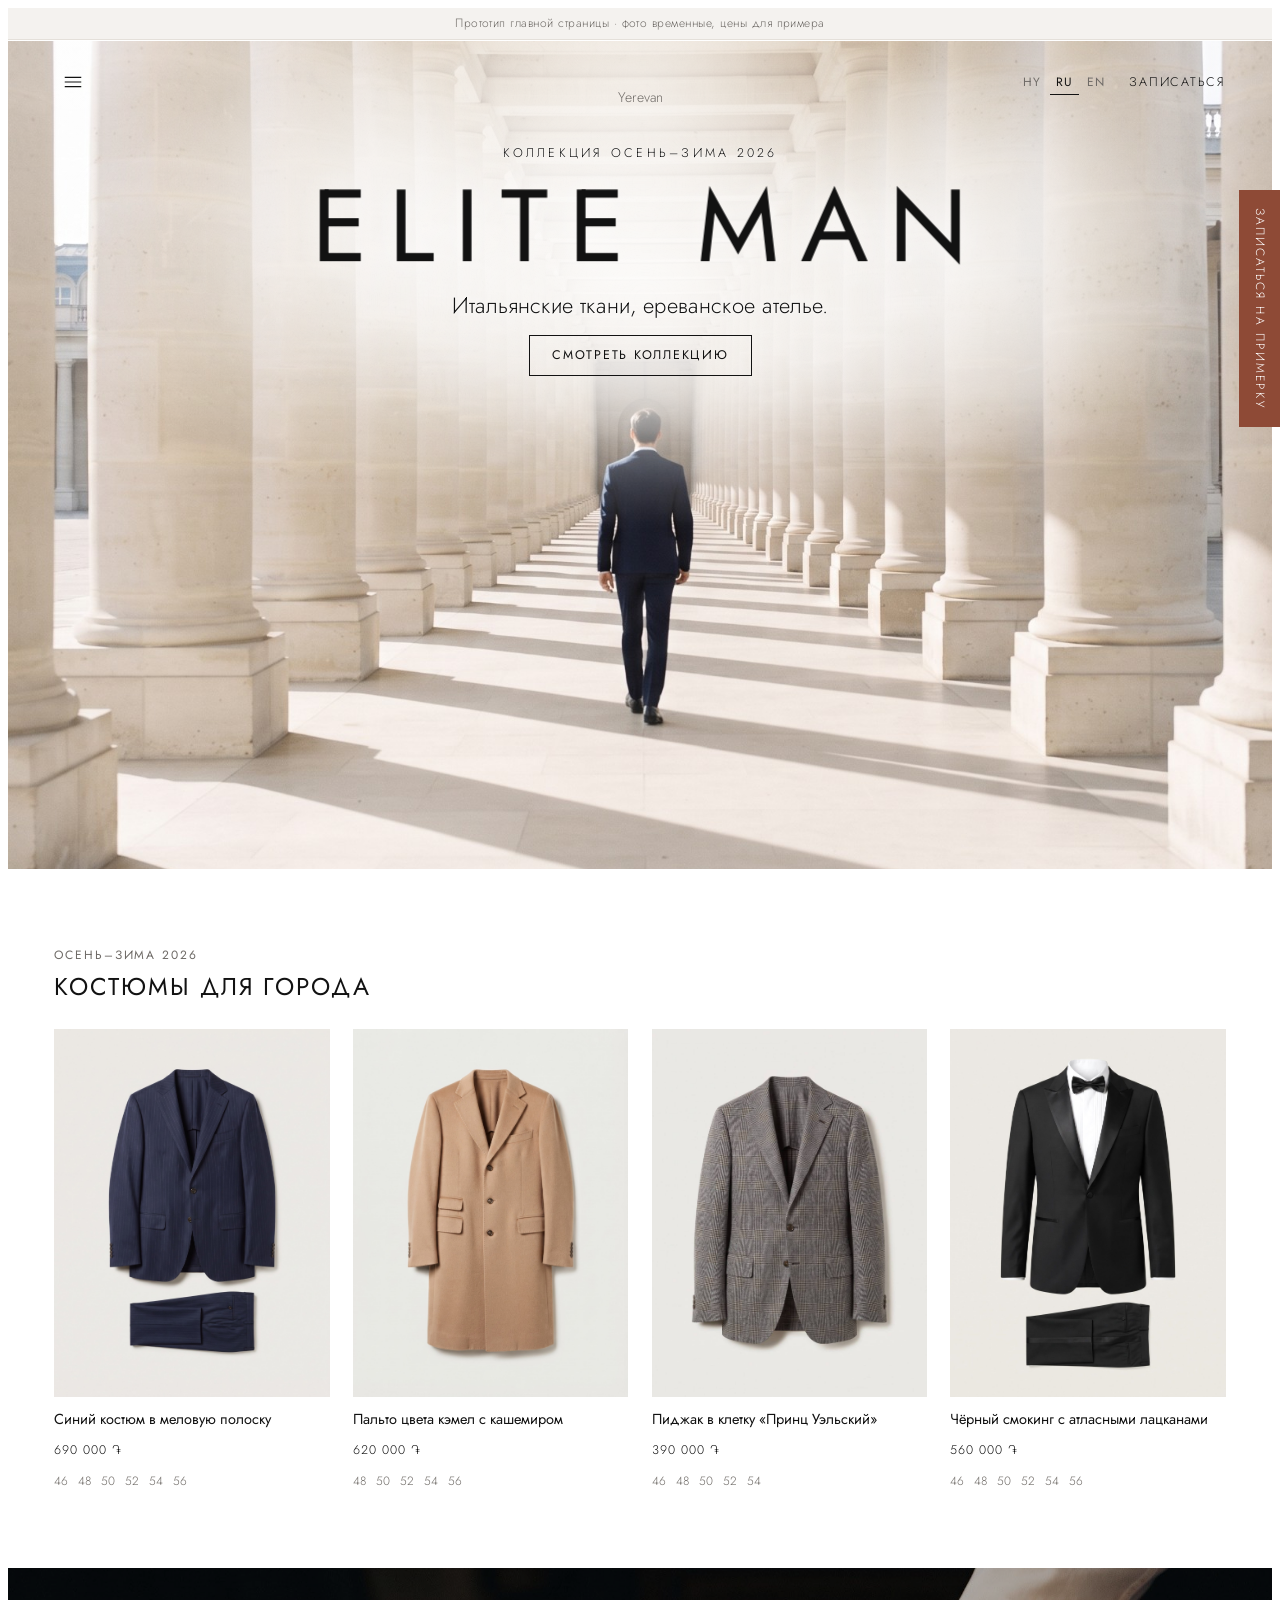
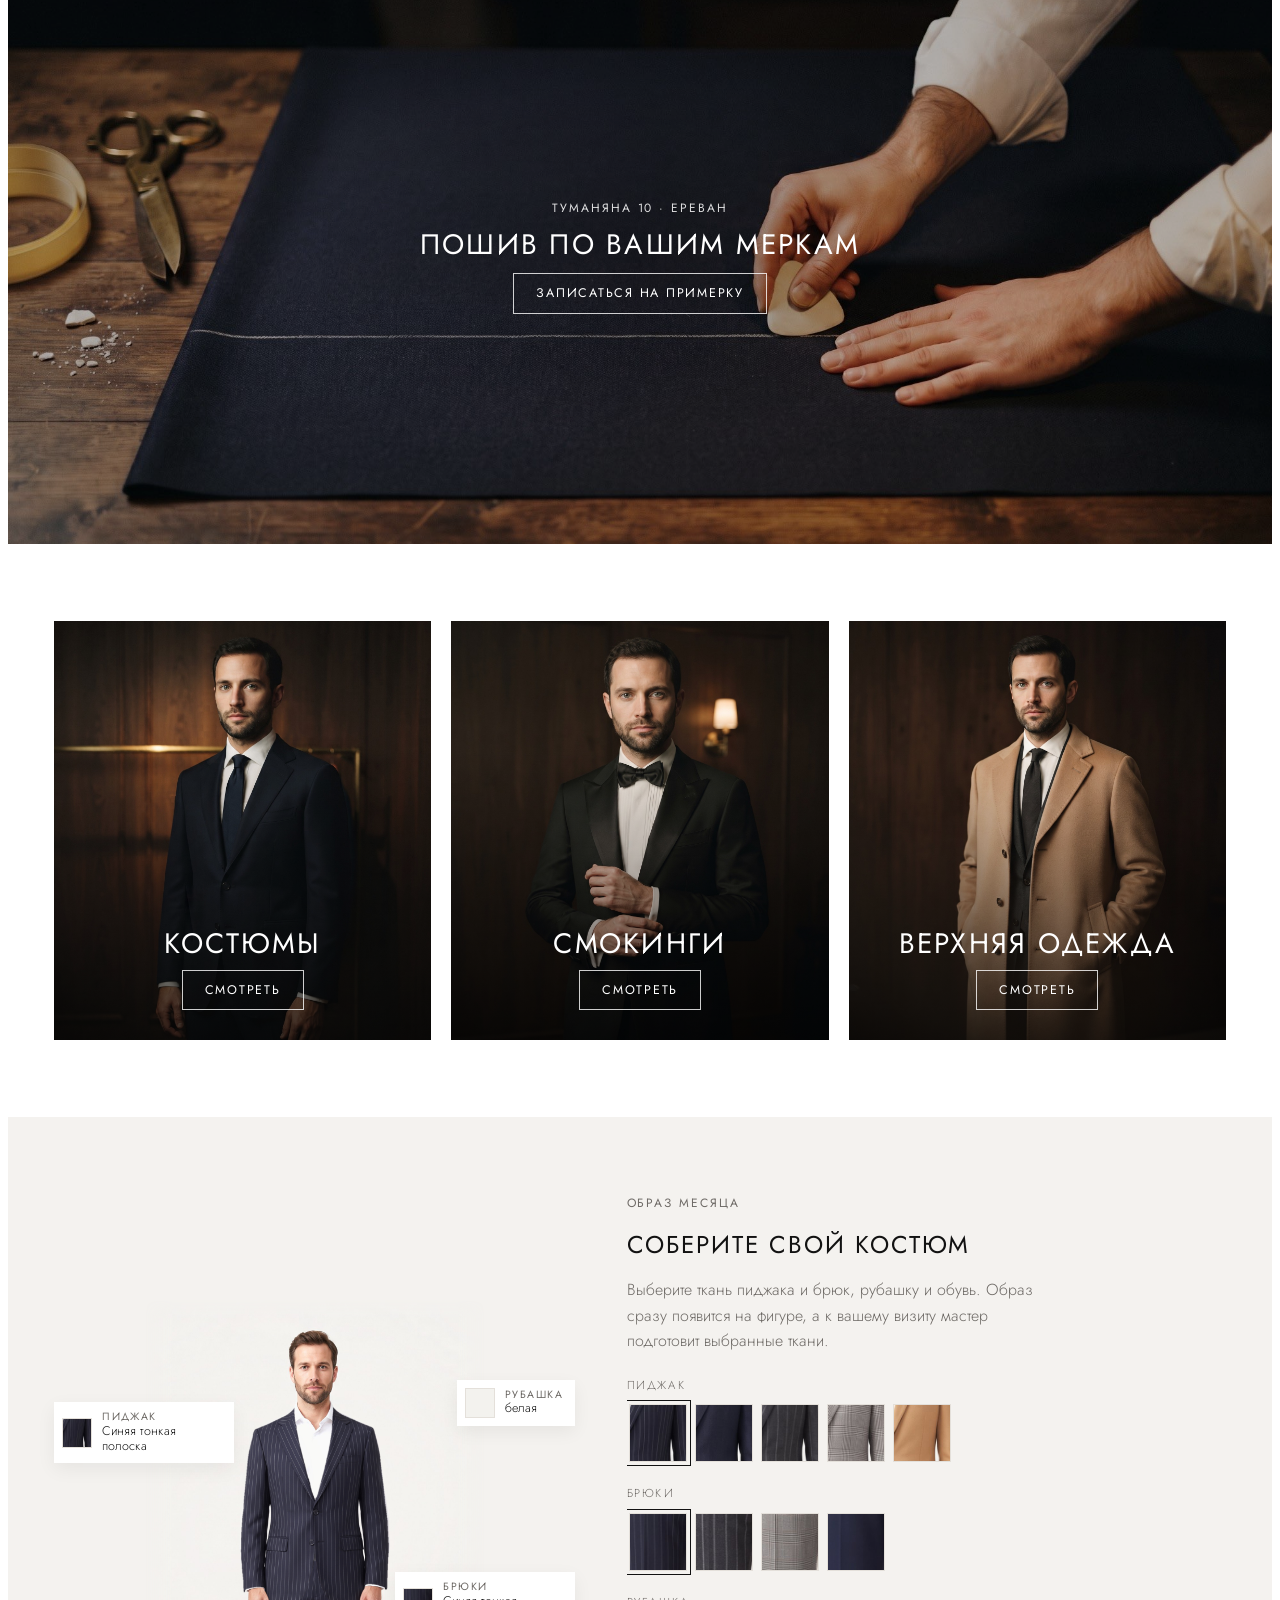
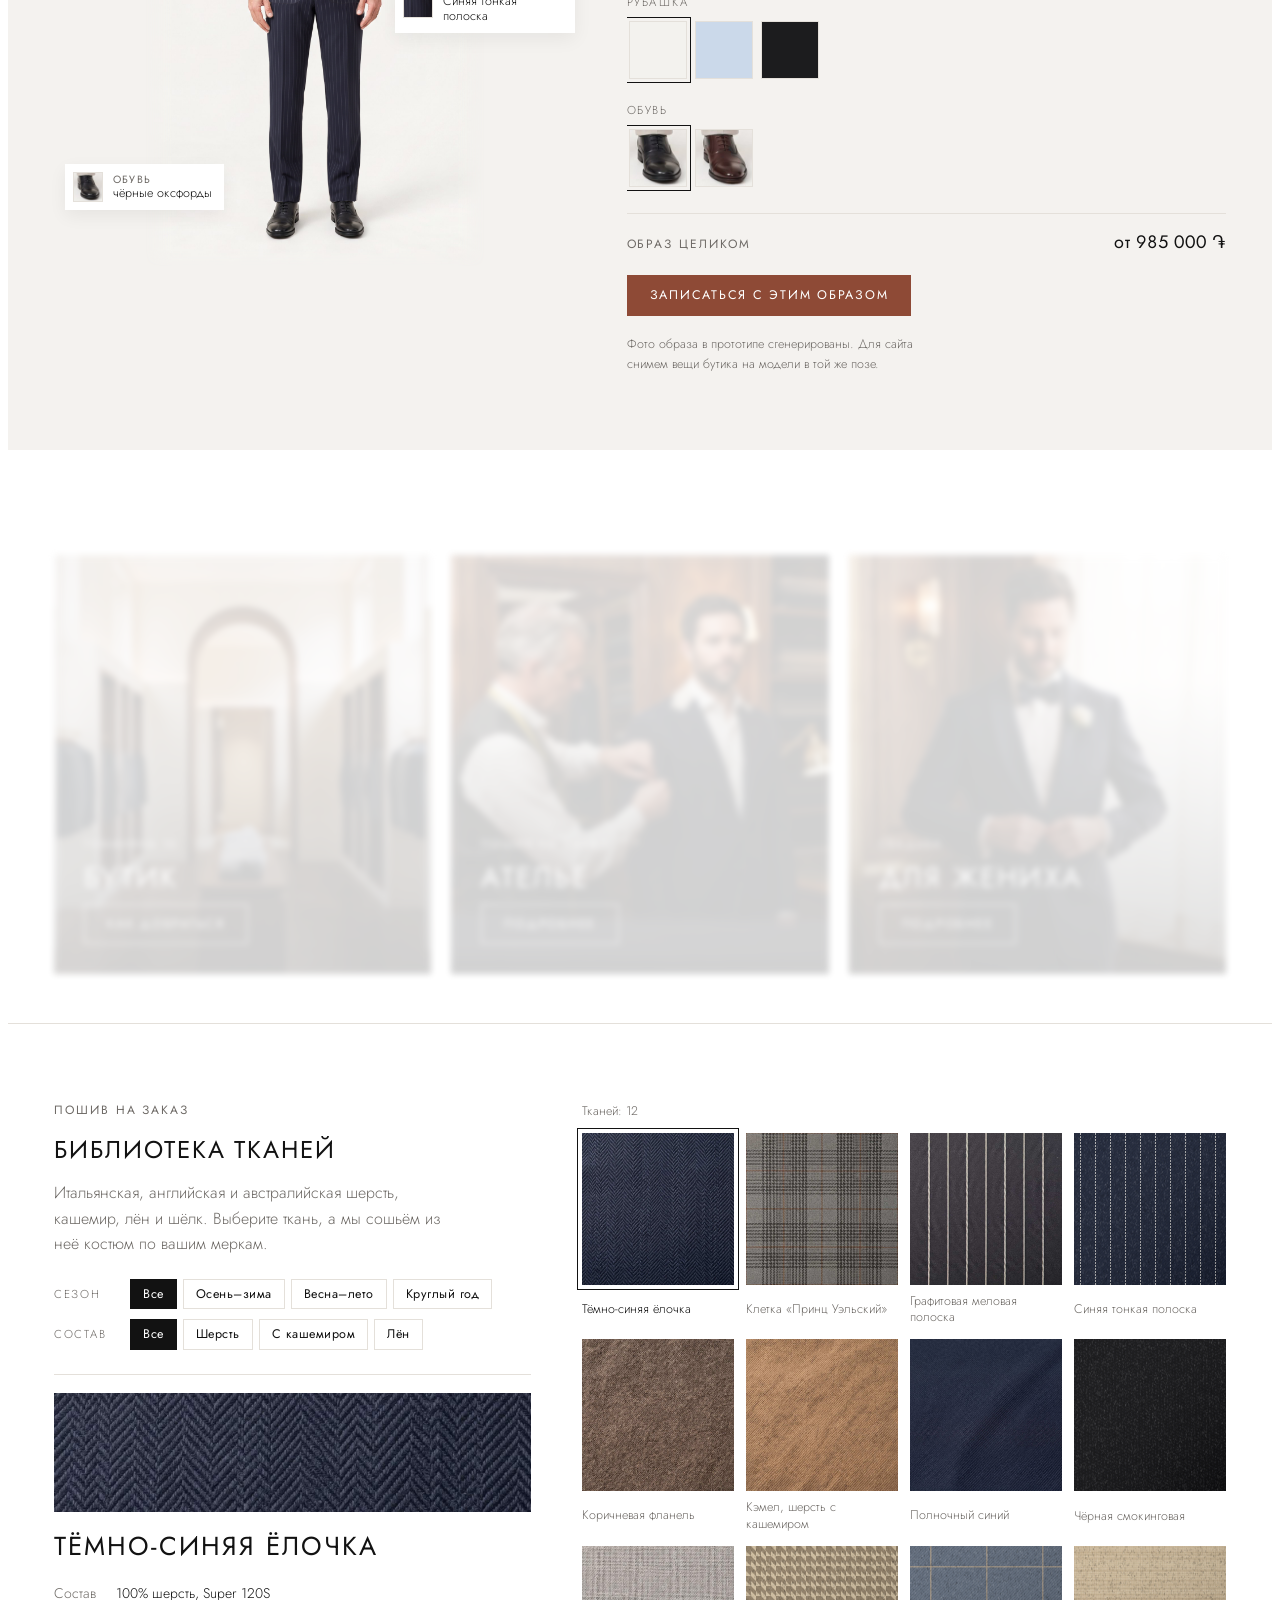
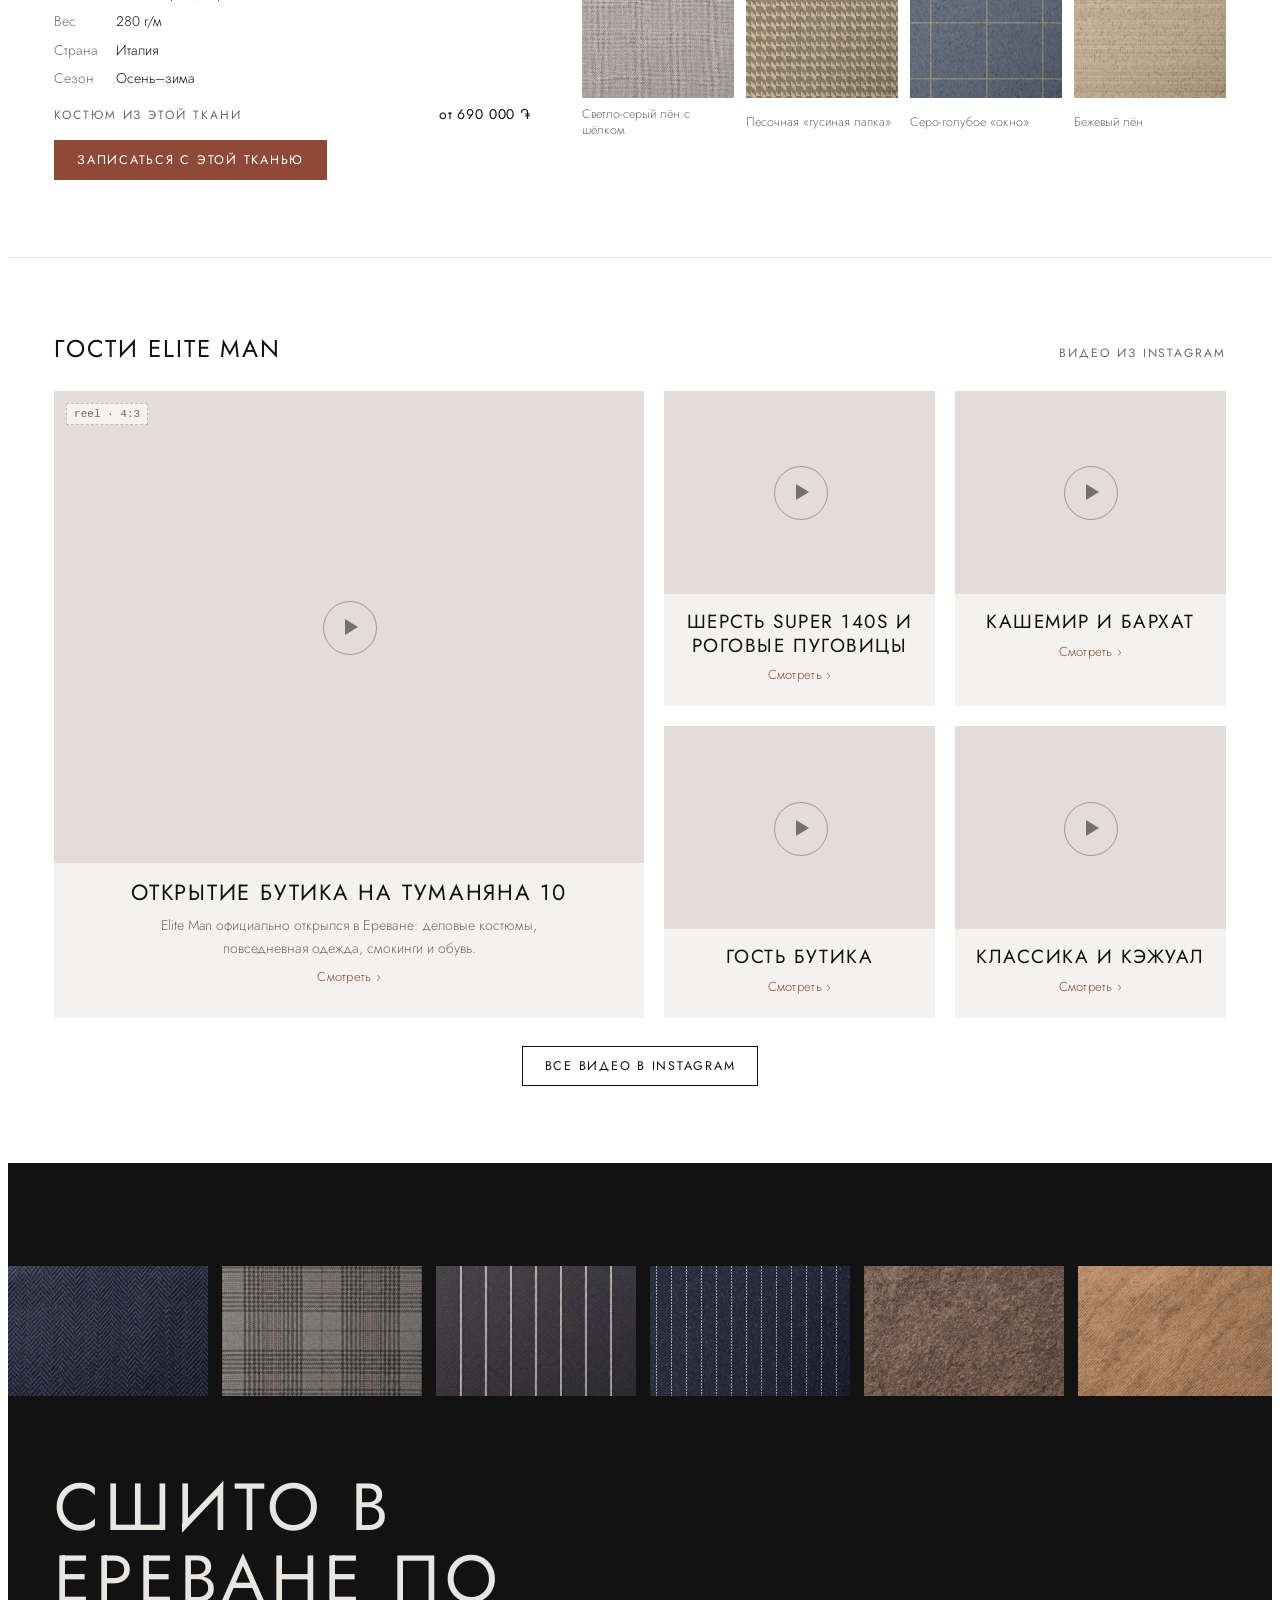
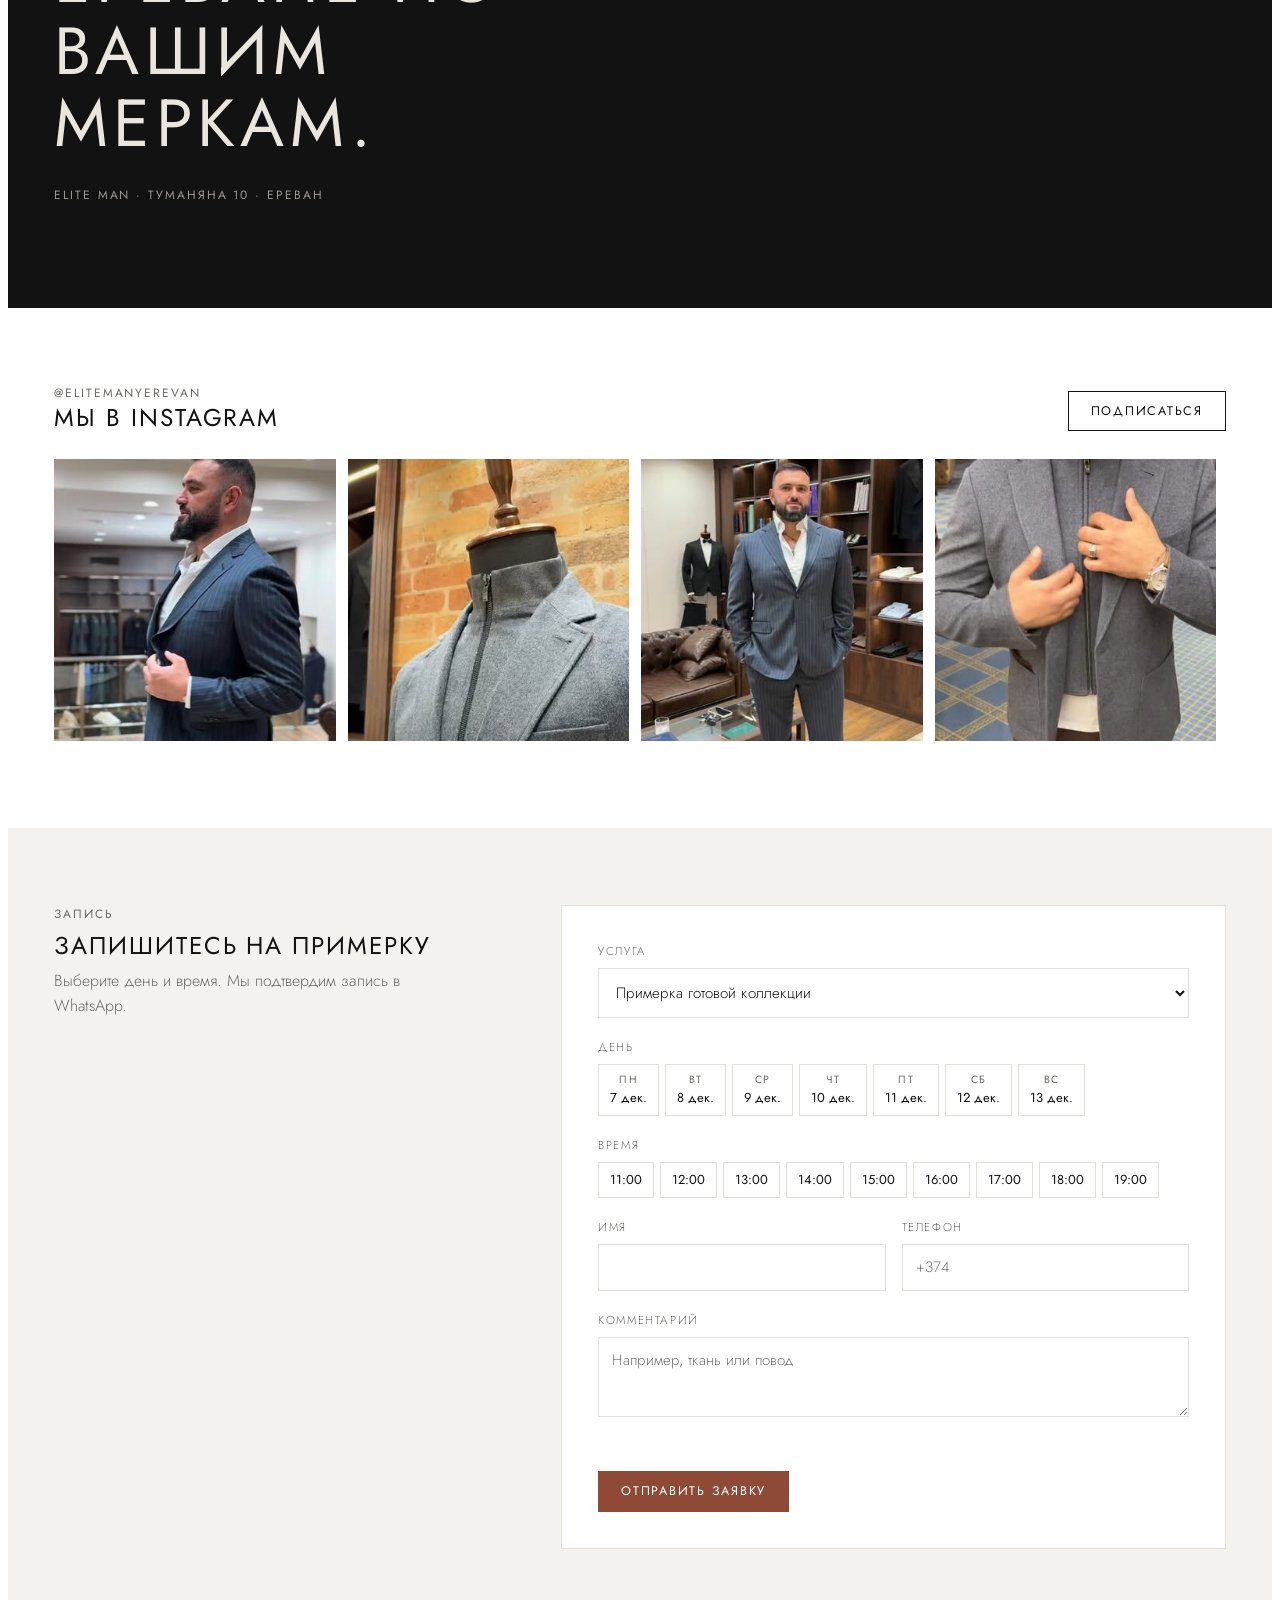
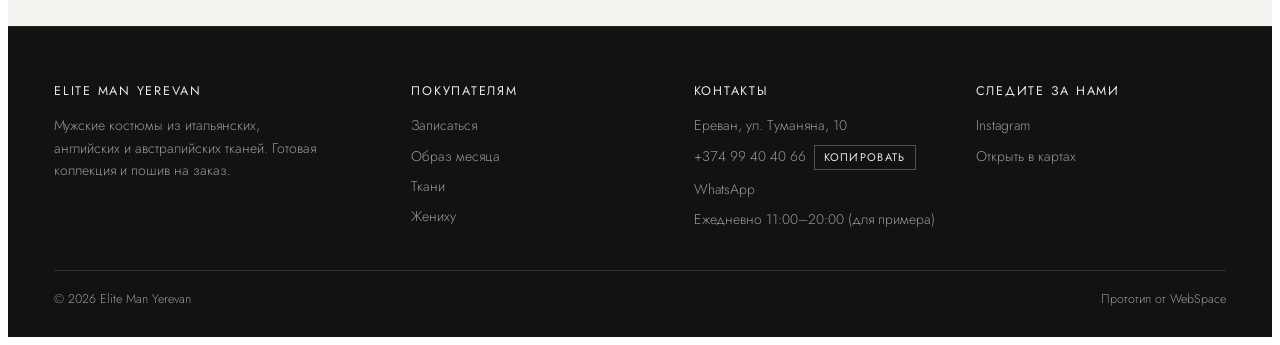
==== elite-man-home.html @ bf18d25a "Elite Man Yerevan: временный прототип сайта (главная, каталог, товар, ателье, жениху) Co-Authored-By" ====
<!doctype html>
<meta charset="utf-8">
<meta name="viewport" content="width=device-width, initial-scale=1, viewport-fit=cover">
<meta name="robots" content="noindex, nofollow">
<title>Elite Man Yerevan</title>
<link rel="preconnect" href="https://fonts.googleapis.com">
<link rel="preconnect" href="https://fonts.gstatic.com" crossorigin>
<link rel="stylesheet" href="https://fonts.googleapis.com/css2?family=Jost:wght@300;400;500&family=Noto+Sans+Armenian:wght@300;400;500&display=swap">
<style>
/* Layout: Huntsman's homepage skeleton (white page, centred serif logo, full-bleed hero, 4-up product row,
   full-bleed band, 3-up tiles, journal grid, black footer). The Elite Man 5%: a Yerevan-tuff accent,
   HY/RU/EN, prices, fabric library, look builder, booking. Motion follows the client's references:
   wordmark intro, hero that frames itself on scroll, soft reveals, quick view, marquee + word-by-word statement. */
:root {
  --paper: #FFFFFF;
  --ink: #121212;
  --muted: #6E6A66;
  --soft: #F4F2EF;
  --line: #E4E0DA;
  --accent: #8E4A36;
  --accent-hi: #A85A43;
  --footer: #121212;
  --footer-ink: #E9E6E1;
  --footer-muted: #9C9792;
  --ease: cubic-bezier(.2, .7, .2, 1);
  --hh: 84px;

  --serif: "Jost", "Noto Sans Armenian", ui-sans-serif, system-ui, sans-serif;
  --sans: "Jost", "Noto Sans Armenian", ui-sans-serif, system-ui, sans-serif;
  color-scheme: light;
}
* { box-sizing: border-box; }
[hidden] { display: none !important; }


html { scroll-behavior: smooth; }
body { background: var(--paper); color: var(--ink); font-family: var(--sans); font-weight: 300; font-size: 16px; line-height: 1.6; -webkit-font-smoothing: antialiased; }
body.lock { overflow: hidden; }
a { color: inherit; }
:focus-visible { outline: 2px solid var(--accent); outline-offset: 3px; }
h1, h2, h3 { font-family: var(--serif); font-weight: 400; margin: 0; letter-spacing: 0.01em; text-wrap: balance; }
p { margin: 0; }
.wrap { max-width: 1320px; margin: 0 auto; padding-inline: clamp(16px, 3.6vw, 56px); }
.label { font-family: var(--sans); font-size: 12px; font-weight: 400; letter-spacing: 0.16em; text-transform: uppercase; color: var(--muted); }
.title { font-size: clamp(26px, 2.6vw, 34px); line-height: 1.15; }
.num { font-variant-numeric: tabular-nums; }

.btn { display: inline-flex; align-items: center; justify-content: center; font: 400 12.5px/1 var(--sans); letter-spacing: 0.14em; text-transform: uppercase;
  padding: 13px 22px; border: 1px solid currentColor; border-radius: 0; background: transparent; color: inherit; text-decoration: none; cursor: pointer; transition: background .2s, color .2s, border-color .2s; }
.btn-light { color: #fff; border-color: #ffffffcc; }
.btn-light:hover { background: #fff; color: var(--ink); }
.btn-dark { color: var(--ink); border-color: var(--ink); }
.btn-dark:hover { background: var(--ink); color: #fff; }
.btn-accent { background: var(--accent); border-color: var(--accent); color: #fff; }
.btn-accent:hover { background: var(--accent-hi); border-color: var(--accent-hi); }
.more { font-size: 13px; color: var(--accent); text-decoration: none; letter-spacing: 0.02em; }
.more::after { content: " ›"; }
.more:hover { text-decoration: underline; }

.ribbon { background: var(--soft); color: var(--muted); font-size: 12px; text-align: center; padding: 6px 16px; letter-spacing: 0.04em; border-bottom: 1px solid var(--line); }

/* Header */
.hdr { position: sticky; top: env(safe-area-inset-top, 0px); z-index: 40; background: var(--paper); border-bottom: 1px solid var(--line); transition: background .35s, border-color .35s, color .35s; }
.hdr.on-hero { background: transparent; border-bottom-color: transparent; color: var(--ink); }
.hdr.on-hero .logo i { opacity: 0; }
.logo i { transition: opacity .35s; }
.has-fly .hdr .logo b { opacity: 0; }
.hdr-in { display: grid; grid-template-columns: 1fr auto 1fr; align-items: center; gap: 12px; height: var(--hh); }
.icon-btn { background: none; border: 0; padding: 8px; cursor: pointer; color: var(--ink); display: inline-grid; place-items: center; }
.icon-btn svg { width: 22px; height: 22px; }
.logo { text-decoration: none; text-align: center; line-height: 1; }
.logo b { display: block; font-family: var(--serif); font-weight: 400; font-size: 25px; letter-spacing: 0.2em; padding-left: 0.2em; text-transform: uppercase; }
.logo i { display: block; font-family: var(--serif); font-size: 14px; color: var(--muted); margin-top: 5px; }
.hdr-right { display: flex; justify-content: flex-end; align-items: center; gap: 18px; }
.langs { display: flex; gap: 2px; }
.langs button { font: 400 12px/1 var(--sans); letter-spacing: 0.1em; color: var(--muted); background: none; border: 0; padding: 6px 6px; cursor: pointer; border-bottom: 1px solid transparent; }
.langs button[aria-pressed="true"] { color: var(--ink); border-bottom-color: var(--ink); }
.hdr-book { font-size: 12.5px; letter-spacing: 0.14em; text-transform: uppercase; text-decoration: none; }
.hdr-book:hover { color: var(--accent); }
.sidetab { position: fixed; right: 0; top: 190px; z-index: 35; writing-mode: vertical-rl; background: var(--accent); color: #fff; text-decoration: none; font-size: 12px; letter-spacing: 0.16em; text-transform: uppercase; padding: 18px 11px; }
.sidetab:hover { background: var(--accent-hi); }

/* Drawer */
.drawer { position: fixed; inset: 0; z-index: 60; display: grid; grid-template-columns: minmax(0, 420px) 1fr; }
.drawer-panel { background: var(--paper); padding: 28px clamp(20px, 4vw, 40px); display: grid; align-content: start; gap: 6px; overflow-y: auto; animation: slideIn .45s var(--ease); }
.drawer-scrim { background: #12121255; border: 0; cursor: pointer; animation: fade .45s; }
.drawer-panel .icon-btn { justify-self: start; margin: -6px 0 18px -8px; }
.drawer-panel a { font-family: var(--serif); font-size: 28px; text-decoration: none; padding: 6px 0; border-bottom: 1px solid var(--line); }
.drawer-panel a:hover { color: var(--accent); }
@keyframes slideIn { from { transform: translateX(-100%); } to { transform: none; } }
@keyframes fade { from { opacity: 0; } to { opacity: 1; } }

/* Photo slots */
.ph { position: relative; overflow: hidden; background: #E9E5DF; }
.ph.dark { background: linear-gradient(160deg, #5E554E, #3B3531); }
.ph img { position: absolute; inset: 0; width: 100%; height: 100%; object-fit: cover; display: block; max-width: 100%; }
.ph-label { position: absolute; left: 12px; top: 12px; font: 400 11px/1.3 ui-monospace, Menlo, monospace; color: #6E6A66; border: 1px dashed #6E6A6666; padding: 3px 7px; display: none; background: #ffffffaa; z-index: 1; }
.ph.missing img { display: none; }
.ph.missing .ph-label { display: block; }

/* Hero: wordmark intro + frames itself on scroll */
.hero { position: relative; margin-top: calc(-1 * var(--hh)); height: clamp(600px, 92vh, 880px); display: grid; place-items: start center; padding-block: 0; text-align: center; color: var(--ink); overflow: hidden; }
.hero-media { position: absolute; inset: 0; }
.hero-media .ph { position: absolute; inset: 0; }
.hero-media .ph img { transform: scale(var(--hs, 1.06)); transform-origin: center; }
.hero-media::after { content: ""; position: absolute; inset: 0; background: linear-gradient(180deg, #ffffff4d, #ffffff00 48%); pointer-events: none; }
.hero-smoke { position: absolute; inset: 0; z-index: 1; pointer-events: none; overflow: hidden; transition: opacity .6s ease; }
.hero-smoke::before { content: ""; position: absolute; left: 50%; top: -2%; width: min(1180px, 130%); height: 60%; transform: translateX(-50%);
  background: radial-gradient(ellipse at center, #ffffffd1 0%, #ffffff9e 30%, #ffffff47 52%, #ffffff00 72%); filter: blur(8px); }
.hero-smoke i { position: absolute; display: block; border-radius: 50%; background: radial-gradient(circle, #ffffffb3 0%, #ffffff59 35%, #ffffff00 68%); filter: blur(28px); animation: smoke 26s ease-in-out infinite alternate; will-change: transform, opacity; }
.hero-smoke i:nth-child(1) { width: 58vw; height: 38vh; left: 2%; top: -4%; }
.hero-smoke i:nth-child(2) { width: 54vw; height: 40vh; right: -4%; top: 4%; animation-duration: 31s; animation-delay: -9s; }
.hero-smoke i:nth-child(3) { width: 66vw; height: 28vh; left: 17%; top: 16%; animation-duration: 23s; animation-delay: -15s; }
.hero-smoke i:nth-child(4) { width: 44vw; height: 30vh; left: 28%; top: -10%; animation-duration: 35s; animation-delay: -4s; }
@keyframes smoke { 0% { transform: translate3d(-7%, 2%, 0) scale(1); opacity: .6; } 50% { transform: translate3d(3%, -4%, 0) scale(1.1); opacity: .95; } 100% { transform: translate3d(8%, 3%, 0) scale(.96); opacity: .65; } }
.hero-sub, .hero-line { text-shadow: 0 0 18px #ffffff, 0 0 2px #ffffffcc; }
.hero-in.smooth { transition: opacity .55s cubic-bezier(.22,.61,.36,1), transform .6s cubic-bezier(.22,.61,.36,1); }
.fly { text-shadow: 0 0 28px #ffffffb3; }
.fly.smooth { transition: transform .6s cubic-bezier(.22,.61,.36,1); }
.hero-in { position: relative; z-index: 2; display: grid; gap: 14px; justify-items: center; padding: calc(var(--hh) + 2vh) 16px 40px; will-change: transform, opacity; }
.wordmark { font-family: var(--serif); font-weight: 400; font-size: clamp(34px, 8vw, 128px); line-height: .95; letter-spacing: 0.2em; padding-left: .2em; text-transform: uppercase; white-space: nowrap; }
.wordmark span { display: inline-block; }
.hero-sub { font-size: 12.5px; letter-spacing: 0.26em; text-transform: uppercase; color: var(--ink); }
.hero-line { font-family: var(--serif); font-style: italic; font-size: clamp(18px, 1.8vw, 22px); color: var(--ink); }
.has-fly .hero .wordmark { opacity: 0; }
.fly { position: fixed; left: 0; top: 0; z-index: 50; margin: 0; display: block; width: max-content; color: var(--ink); pointer-events: none; transform-origin: center center; will-change: transform; }
.fly span, .intro .wordmark span { opacity: 0; transform: translateY(42%); filter: blur(6px); animation: letter 1s var(--ease) forwards; animation-delay: calc(var(--i) * 70ms + 150ms); }
.intro .hero-after { opacity: 0; transform: translateY(14px); animation: up .9s var(--ease) forwards; animation-delay: 1.05s; }
@keyframes letter { to { opacity: 1; transform: none; filter: none; } }
@keyframes up { to { opacity: 1; transform: none; } }
.hero-after { display: grid; gap: 12px; justify-items: center; }

section { padding-block: clamp(48px, 6vw, 80px); }
.sec-head { display: grid; gap: 8px; margin-bottom: 28px; }
.sec-head.row { display: flex; justify-content: space-between; align-items: end; gap: 16px; flex-wrap: wrap; }

/* Reveal on scroll: starts visible but soft, settles when it enters */
.js .rv { opacity: .18; transform: translateY(28px); filter: blur(3px); transition: opacity .9s var(--ease), transform .9s var(--ease), filter .9s var(--ease); transition-delay: calc(var(--d, 0) * 90ms); }
.js .rv.in { opacity: 1; transform: none; filter: none; }
.js .settle .ph img { transform: scale(1.12); transition: transform 1.6s var(--ease); }
.js .settle.in .ph img { transform: scale(1); }

/* Products */
.products { display: grid; grid-template-columns: repeat(4, minmax(0, 1fr)); gap: clamp(14px, 1.8vw, 24px); }
.product { text-decoration: none; display: grid; gap: 12px; align-content: start; background: none; border: 0; padding: 0; text-align: left; font: inherit; color: inherit; cursor: pointer; }
.product .ph { aspect-ratio: 3 / 4; background: var(--soft); width: 100%; max-width: 100%; }
.product .ph img { transition: transform .8s ease; }
.product:hover .ph img { transform: scale(1.03); }
.product .alt { position: absolute; inset: 0; z-index: 1; background: #DCD5CB; clip-path: inset(0 0 0 100%); transition: clip-path .75s var(--ease); }
.product .alt img { position: absolute; inset: 0; width: 100%; height: 100%; object-fit: cover; }
.product .alt .ph-label { left: auto; right: 12px; }
.product:hover .alt, .product:focus-visible .alt { clip-path: inset(0 0 0 0); }
.alt.missing img { display: none; }
.alt.missing .ph-label { display: block; }
.quick { position: absolute; left: 12px; right: 12px; bottom: 12px; z-index: 2; background: #fffffff0; font-size: 11.5px; letter-spacing: 0.14em; text-transform: uppercase; text-align: center; padding: 10px; opacity: 0; transform: translateY(8px); transition: opacity .3s, transform .3s; }
.product:hover .quick, .product:focus-visible .quick { opacity: 1; transform: none; }
.p-name { font-size: 14.5px; line-height: 1.35; font-weight: 400; }
.p-price { font-size: 12.5px; letter-spacing: 0.08em; font-variant-numeric: tabular-nums; }
.p-sizes { display: flex; flex-wrap: wrap; gap: 4px 10px; font-size: 12px; color: var(--muted); }

/* Band with parallax */
.band { position: relative; height: clamp(440px, 64vh, 640px); display: grid; place-items: center; text-align: center; color: #fff; padding: 0; overflow: hidden; }
.band .ph { position: absolute; inset: -12% 0; }
.band .ph img { transform: translateY(var(--py, 0)); }
.band::after { content: ""; position: absolute; inset: 0; background: radial-gradient(ellipse 36% 42% at 50% 50%, #00000047, #00000000 75%), #00000040; }
.band-in { position: relative; z-index: 2; display: grid; gap: 12px; justify-items: center; padding: 16px; }
.band .label { color: #ffffffd9; }
.band h2 { font-size: clamp(32px, 3.8vw, 46px); line-height: 1.1; }

/* Tiles */
.tiles { display: grid; grid-template-columns: repeat(3, minmax(0, 1fr)); gap: clamp(12px, 1.6vw, 20px); }
.tile { position: relative; aspect-ratio: 9 / 10; color: #fff; text-decoration: none; display: grid; overflow: hidden; }
.tile .ph { position: absolute; inset: 0; }
.tile::after { content: ""; position: absolute; inset: 0; background: linear-gradient(0deg, #000000a6 0%, #00000033 45%, #00000000 70%); }
.tile-in { position: relative; z-index: 2; align-self: end; padding: clamp(18px, 2.4vw, 30px); display: grid; gap: 10px; }
.tile.center .tile-in { justify-items: center; text-align: center; }
.tile.left .tile-in { justify-items: start; }
.tile .label { color: #ffffffd9; font-size: 11.5px; }
.tile h3 { font-size: clamp(26px, 2.5vw, 34px); line-height: 1.1; }
.tile:hover .ph img { transform: scale(1.04) !important; transition: transform 1s ease; }
#categories .tile .ph img, #tiles .tile:not(:first-child) .ph img { object-position: 50% 15%; }

/* Look builder (reference: monthly selection app) */
.look-band { background: var(--soft); }
.look { display: grid; grid-template-columns: minmax(0, 1fr) minmax(0, 1.15fr); gap: clamp(24px, 4vw, 64px); align-items: center; }
.stage { position: relative; display: grid; place-items: center; min-height: 560px; }
.figure { width: min(100%, 300px); height: auto; display: block; filter: drop-shadow(0 18px 24px #0000001f); }
.figure .part { transition: opacity .35s ease; }
.figure .part.flash { animation: flash .5s ease; }
@keyframes flash { 0% { opacity: .2; } 100% { opacity: 1; } }
.tag { position: absolute; display: flex; align-items: center; gap: 10px; background: var(--paper); padding: 8px 12px 8px 8px; box-shadow: 0 6px 18px #0000000f; font-size: 12.5px; line-height: 1.25; max-width: 180px; transition: transform .4s var(--ease); }
.tag i { width: 30px; height: 30px; flex: none; background-size: cover; border: 1px solid var(--line); }
.tag b { display: block; font-weight: 400; font-size: 10.5px; letter-spacing: 0.14em; text-transform: uppercase; color: var(--muted); }
.tag.t1 { left: 0; top: 18%; } .tag.t2 { right: 0; top: 48%; } .tag.t3 { left: 2%; bottom: 10%; } .tag.t4 { right: 0; top: 14%; }
.lk-photo { position: relative; width: min(100%, 340px); aspect-ratio: 3 / 5; background: var(--soft);
  -webkit-mask-image: linear-gradient(to right, transparent, #000 8%, #000 92%, transparent), linear-gradient(transparent, #000 3%, #000 97%, transparent);
  -webkit-mask-composite: source-in; mask-image: linear-gradient(to right, transparent, #000 8%, #000 92%, transparent), linear-gradient(transparent, #000 3%, #000 97%, transparent); mask-composite: intersect; }
.lk-photo img { position: absolute; inset: 0; width: 100%; height: 100%; display: block; }
.lk-layer img { opacity: 0; transition: opacity .35s ease; }
.lk-layer img.on { opacity: 1; }
.opt.thumb { background-color: var(--soft); }
.tag.pop { animation: pop .45s var(--ease); }
@keyframes pop { 0% { transform: scale(.92); } 100% { transform: none; } }
.look-side { display: grid; grid-template-columns: minmax(0, 1fr); gap: 18px; align-content: start; min-width: 0; }
.stage { min-width: 0; }
.look-side p { color: var(--muted); max-width: 46ch; }
.rows { display: grid; grid-template-columns: minmax(0, 1fr); gap: 14px; margin-top: 4px; }
.rows > div { min-width: 0; }
.row-l { font-size: 11.5px; letter-spacing: 0.14em; text-transform: uppercase; color: var(--muted); margin-bottom: 6px; }
.rail { display: flex; gap: 8px; overflow-x: auto; padding: 4px 2px 8px; scrollbar-width: thin; }
.opt { flex: none; width: 58px; height: 58px; border: 1px solid var(--line); background: var(--paper) center / cover; cursor: pointer; padding: 0; transition: transform .25s var(--ease), outline-color .2s; outline: 1px solid transparent; outline-offset: 3px; }
.opt:hover { transform: translateY(-2px); }
.opt[aria-pressed="true"] { outline-color: var(--ink); }
.look-total { display: flex; justify-content: space-between; align-items: baseline; gap: 12px; flex-wrap: wrap; border-top: 1px solid var(--line); padding-top: 14px; }
.look-total b { font-weight: 400; font-size: 18px; letter-spacing: 0.04em; font-variant-numeric: tabular-nums; }
.note-s { font-size: 12.5px; color: var(--muted); }

/* Fabric library */
.fab { display: grid; grid-template-columns: minmax(0, 1fr) minmax(0, 1.35fr); gap: clamp(28px, 4vw, 64px); align-items: start; }
.fab-text { display: grid; gap: 16px; align-content: start; position: sticky; top: 120px; }
.fab-text p { color: var(--muted); max-width: 46ch; }
.filters { display: grid; gap: 10px; margin-top: 6px; }
.frow { display: flex; flex-wrap: wrap; gap: 6px; align-items: center; }
.frow > span { font-size: 11.5px; letter-spacing: 0.14em; text-transform: uppercase; color: var(--muted); min-width: 70px; }
.chip { font: 400 12.5px/1 var(--sans); letter-spacing: 0.04em; color: var(--ink); background: var(--paper); border: 1px solid var(--line); padding: 8px 12px; cursor: pointer; }
.chip:hover { border-color: var(--ink); }
.chip[aria-pressed="true"] { background: var(--ink); color: #fff; border-color: var(--ink); }
.detail { border-top: 1px solid var(--line); padding-top: 18px; display: grid; gap: 14px; margin-top: 8px; }
.detail h3 { font-size: 26px; }
.specs { display: grid; grid-template-columns: auto minmax(0, 1fr); gap: 6px 18px; margin: 0; font-size: 14px; }
.specs dt { color: var(--muted); }
.specs dd { margin: 0; }
.detail-price { display: flex; justify-content: space-between; align-items: baseline; gap: 12px; flex-wrap: wrap; font-size: 14px; }
.detail-price b { font-weight: 400; letter-spacing: 0.06em; font-variant-numeric: tabular-nums; }
.count { font-size: 12.5px; color: var(--muted); margin-bottom: 12px; }
.swatches { display: grid; grid-template-columns: repeat(4, minmax(0, 1fr)); gap: 14px 12px; }
.sw { background: none; border: 0; padding: 0; cursor: pointer; text-align: left; display: grid; gap: 8px; color: inherit; font: inherit; animation: up .5s var(--ease) both; animation-delay: calc(var(--d, 0) * 40ms); }
.sw canvas, .sw img { width: 100%; aspect-ratio: 1 / 1; display: block; object-fit: cover; transition: opacity .2s; }
.sw:hover canvas, .sw:hover img { opacity: .88; }
.sw[aria-pressed="true"] canvas, .sw[aria-pressed="true"] img { outline: 1px solid var(--ink); outline-offset: 4px; }
.d-cloth { aspect-ratio: 4 / 1; overflow: hidden; }
.d-cloth canvas, .d-cloth img { width: 100%; height: 100%; display: block; object-fit: cover; }
.sw small { font-size: 12.5px; line-height: 1.3; color: var(--muted); }
.sw[aria-pressed="true"] small { color: var(--ink); }
.empty { color: var(--muted); grid-column: 1 / -1; padding: 24px 0; }

/* Journal-style guests */
.journal { display: grid; grid-template-columns: minmax(0, 1.05fr) minmax(0, 1fr); gap: clamp(12px, 1.6vw, 20px); }
.jsmall { display: grid; grid-template-columns: repeat(2, minmax(0, 1fr)); gap: clamp(12px, 1.6vw, 20px); }
.jcard { background: var(--soft); text-decoration: none; display: grid; align-content: start; }
.jcard .ph { aspect-ratio: 4 / 3; background: #E2DDD6; width: 100%; max-width: 100%; }
.jcard.big .ph { aspect-ratio: 4 / 3.2; }
.jcard .ph::before { content: ""; position: absolute; left: 50%; top: 50%; width: 52px; height: 52px; margin: -26px 0 0 -26px; border: 1px solid #12121255; border-radius: 50%; transition: transform .3s; }
.jcard .ph::after { content: ""; position: absolute; left: 50%; top: 50%; margin: -8px 0 0 -4px; border-left: 13px solid #12121288; border-top: 8px solid transparent; border-bottom: 8px solid transparent; }
.jcard:hover .ph::before { transform: scale(1.12); }
.jbody { padding: 16px 18px 20px; display: grid; gap: 8px; justify-items: center; text-align: center; }
.jbody h3 { font-size: 19px; line-height: 1.25; }
.jcard.big .jbody h3 { font-size: 22px; }
.jbody p { font-size: 14px; color: var(--muted); max-width: 52ch; }
.center-btn { display: flex; justify-content: center; margin-top: 28px; }

/* Statement: marquee + words light up on scroll */
.statement { background: var(--footer); color: var(--footer-ink); padding-block: clamp(56px, 8vw, 110px); overflow: hidden; }
.marquee { overflow: hidden; margin-bottom: clamp(40px, 6vw, 80px); }
.track { display: flex; gap: 14px; width: max-content; animation: marquee 48s linear infinite; }
.track canvas, .track img { width: 200px; height: 130px; display: block; flex: none; object-fit: cover; }
@keyframes marquee { to { transform: translateX(-50%); } }
.big-words { font-family: var(--serif); font-size: clamp(40px, 7.4vw, 112px); line-height: 1.02; letter-spacing: -0.005em; max-width: 14ch; }
.big-words span { opacity: var(--o, .2); transition: opacity .25s linear; }
.statement .label { color: var(--footer-muted); margin-top: 26px; display: block; }

/* Instagram strip (reference: feed row under the products) */
.ig-row { display: grid; grid-auto-flow: column; grid-auto-columns: clamp(180px, 22vw, 300px); gap: 12px; overflow-x: auto; scroll-snap-type: x mandatory; padding-bottom: 10px; cursor: grab; scrollbar-width: thin; }
.ig-row.drag { cursor: grabbing; scroll-snap-type: none; }
.ig { position: relative; aspect-ratio: 1 / 1; scroll-snap-align: start; display: block; text-decoration: none; }
.ig .ph { position: absolute; inset: 0; }
.ig::after { content: ""; position: absolute; inset: 0; background: #12121255; opacity: 0; transition: opacity .3s; }
.ig:hover::after { opacity: 1; }
.ig svg { position: absolute; left: 50%; top: 50%; width: 30px; height: 30px; margin: -15px 0 0 -15px; z-index: 2; color: #fff; opacity: 0; transform: scale(.8); transition: opacity .3s, transform .3s; }
.ig:hover svg { opacity: 1; transform: none; }

/* Booking */
.booking-band { background: var(--soft); }
.booking { display: grid; grid-template-columns: minmax(0, 0.8fr) minmax(0, 1.2fr); gap: clamp(28px, 5vw, 72px); align-items: start; }
.booking .sec-head p { color: var(--muted); max-width: 40ch; }
.form { display: grid; gap: 20px; background: var(--paper); padding: clamp(20px, 3vw, 36px); border: 1px solid var(--line); }
.fld { display: grid; gap: 8px; }
.fld > label, .fld > span { font-size: 11.5px; letter-spacing: 0.14em; text-transform: uppercase; color: var(--muted); }
.fld input, .fld select, .fld textarea { font: 300 15px/1.4 var(--sans); color: var(--ink); background: var(--paper); border: 1px solid var(--line); border-radius: 0; padding: 12px 13px; width: 100%; }
.fld textarea { min-height: 80px; resize: vertical; }
.fld input:focus, .fld select:focus, .fld textarea:focus { outline: none; border-color: var(--ink); }
.two { display: grid; grid-template-columns: repeat(2, minmax(0, 1fr)); gap: 16px; }
.days, .times { display: flex; flex-wrap: wrap; gap: 6px; }
.day, .time { font: 400 13px/1.2 var(--sans); color: var(--ink); background: var(--paper); border: 1px solid var(--line); padding: 9px 11px; cursor: pointer; text-align: center; }
.day small { display: block; font-size: 10.5px; letter-spacing: 0.12em; text-transform: uppercase; color: var(--muted); margin-bottom: 3px; }
.day:hover, .time:hover { border-color: var(--ink); }
.day[aria-pressed="true"], .time[aria-pressed="true"] { background: var(--ink); color: #fff; border-color: var(--ink); }
.day[aria-pressed="true"] small { color: #ffffffaa; }
.time:disabled { opacity: .35; cursor: not-allowed; text-decoration: line-through; }
.err { color: #A3301C; font-size: 14px; min-height: 1em; }
.done { display: grid; gap: 14px; }
.done h3 { font-size: 30px; }
.done .proto { font-size: 13.5px; color: var(--muted); border-left: 2px solid var(--accent); padding-left: 12px; }

/* Quick view (reference: product page in three columns) */
.qv { position: fixed; inset: 0; z-index: 70; background: var(--paper); overflow-y: auto; animation: qvIn .55s var(--ease); }
@keyframes qvIn { from { opacity: 0; transform: translateY(24px); } to { opacity: 1; transform: none; } }
.qv-top { position: sticky; top: 0; background: #fffffff2; border-bottom: 1px solid var(--line); z-index: 2; }
.qv-top .wrap { display: flex; justify-content: space-between; align-items: center; height: 64px; }
.qv-grid { display: grid; grid-template-columns: minmax(0, 0.9fr) minmax(0, 1.2fr) minmax(0, 0.9fr); gap: clamp(20px, 3vw, 48px); align-items: start; padding-block: clamp(28px, 4vw, 56px); }
.qv-left { display: grid; gap: 14px; position: sticky; top: 100px; }
.qv-left h2 { font-size: clamp(34px, 3.8vw, 54px); line-height: 1.02; }
.qv-left p { color: var(--muted); font-size: 15px; }
.qv-img { display: grid; gap: 12px; }
.qv-img .ph { aspect-ratio: 3 / 4; background: var(--soft); width: 100%; max-width: 100%; animation: up .9s var(--ease) both; animation-delay: .12s; transform: translateY(40px); opacity: 0; }
.qv-img .ph + .ph { animation-delay: .3s; background: #E7E2DA; }
.qv-right { display: grid; gap: 18px; position: sticky; top: 100px; }
.sizes { display: flex; flex-wrap: wrap; gap: 6px; }
.size { font: 400 13px/1 var(--sans); min-width: 44px; padding: 12px 8px; border: 1px solid var(--line); background: var(--paper); cursor: pointer; }
.size[aria-pressed="true"] { background: var(--ink); color: #fff; border-color: var(--ink); }
.qv-specs { display: grid; grid-template-columns: auto minmax(0, 1fr); gap: 8px 16px; font-size: 14px; margin: 0; border-top: 1px solid var(--line); padding-top: 16px; }
.qv-specs dt { color: var(--muted); }
.qv-specs dd { margin: 0; }
.also { padding-block: 24px 64px; border-top: 1px solid var(--line); }
.blur-title { font-family: var(--serif); font-size: clamp(30px, 3.4vw, 46px); margin-bottom: 24px; }
.blur-title span { display: inline-block; opacity: 0; filter: blur(10px); transform: translateY(10px); transition: opacity .7s var(--ease), filter .7s var(--ease), transform .7s var(--ease); transition-delay: calc(var(--i) * 35ms); white-space: pre; }
.blur-title.in span { opacity: 1; filter: none; transform: none; }
.also-grid { display: grid; grid-template-columns: repeat(3, minmax(0, 1fr)); gap: clamp(12px, 1.8vw, 24px); }

/* Footer */
footer { background: var(--footer); color: var(--footer-ink); padding-block: 56px 28px; border-top: 1px solid #ffffff14; }
.fcols { display: grid; grid-template-columns: 1.3fr 1fr 1fr 1fr; gap: 32px; }
.fcols h4 { font: 400 12.5px/1.4 var(--sans); letter-spacing: 0.14em; text-transform: uppercase; margin: 0 0 14px; }
.fcols ul { list-style: none; margin: 0; padding: 0; display: grid; gap: 8px; font-size: 14px; color: var(--footer-muted); }
.fcols a { text-decoration: none; }
.fcols a:hover { color: var(--footer-ink); }
.fcols p { font-size: 14px; color: var(--footer-muted); max-width: 34ch; }
.copy { font: 400 11px/1 var(--sans); letter-spacing: 0.12em; text-transform: uppercase; background: none; color: var(--footer-ink); border: 1px solid #ffffff44; padding: 6px 9px; cursor: pointer; margin-left: 8px; }
.fbottom { display: flex; justify-content: space-between; gap: 16px; flex-wrap: wrap; border-top: 1px solid #ffffff22; margin-top: 40px; padding-top: 18px; font-size: 12.5px; color: var(--footer-muted); }

.mbar { display: none; position: fixed; left: 0; right: 0; bottom: 0; z-index: 45; gap: 8px; padding: 10px 12px calc(10px + env(safe-area-inset-bottom, 0px)); background: #ffffffF2; border-top: 1px solid var(--line); }
.mbar .btn { flex: 1; padding: 14px 8px; }

/* Typography: Jost throughout, headings in spaced capitals (as Kiton / Scabal) */
:is(h2, h3, .big-words, .drawer-panel a, .blur-title) { text-transform: uppercase; letter-spacing: 0.08em; font-weight: 400; }
.title { font-size: clamp(20px, 1.9vw, 26px); }
.band h2, .tile h3 { font-size: clamp(22px, 2.2vw, 30px); }
.big-words { font-size: clamp(30px, 5.2vw, 76px); line-height: 1.08; }
.hero-line, .logo i { font-style: normal; }

@media (max-width: 1020px) {
  .products { grid-template-columns: repeat(2, minmax(0, 1fr)); }
  .fab, .look { grid-template-columns: minmax(0, 1fr); }
  .d-cloth { aspect-ratio: 16 / 7; }
  .fab-text { position: static; }
  .journal { grid-template-columns: minmax(0, 1fr); }
  .fcols { grid-template-columns: 1fr 1fr; }
  .qv-grid { grid-template-columns: minmax(0, 1fr) minmax(0, 1fr); }
  .qv-left { grid-column: 1 / -1; position: static; }
  .qv-right { position: static; }
}
@media (max-width: 760px) {
  :root { --hh: 68px; }
  .logo b { font-size: 20px; }
  .logo i { font-size: 12.5px; }
  .hdr-book, .sidetab { display: none; }
  .tiles { grid-template-columns: minmax(0, 1fr); }
  .tile { aspect-ratio: 4 / 3; }
  .swatches { grid-template-columns: repeat(3, minmax(0, 1fr)); }
  .booking, .two { grid-template-columns: minmax(0, 1fr); }
  .fcols { grid-template-columns: minmax(0, 1fr); }
  .mbar { display: flex; }
  footer { padding-bottom: 100px; }
  .drawer { grid-template-columns: minmax(0, 1fr) 0; }
  .stage { min-height: 0; padding-block: 8px 0; }
  .figure { width: min(62vw, 240px); }
  .lk-photo { width: min(72vw, 280px); }
  .tag { position: static; max-width: none; box-shadow: none; border: 1px solid var(--line); }
  .tags { display: grid; grid-template-columns: repeat(2, minmax(0, 1fr)); gap: 6px; margin-top: 14px; width: 100%; }
  .tag { padding: 6px; gap: 6px; font-size: 11.5px; }
  .tag i { width: 22px; height: 22px; }
  .qv-grid { grid-template-columns: minmax(0, 1fr); }
  .also-grid { grid-template-columns: repeat(2, minmax(0, 1fr)); }
  .track canvas, .track img { width: 140px; height: 92px; }
}
@media (max-width: 440px) {
  .langs button { padding: 6px 3px; font-size: 11px; }
  .jsmall { grid-template-columns: minmax(0, 1fr); }
  .swatches { grid-template-columns: repeat(2, minmax(0, 1fr)); }
}
@media (prefers-reduced-motion: reduce) {
  html { scroll-behavior: auto; }
  *, *::before, *::after { animation-duration: .01ms !important; animation-delay: 0ms !important; transition-duration: .01ms !important; transition-delay: 0ms !important; }
  .js .rv { opacity: 1; transform: none; filter: none; }
  .track { animation: none; }
}
</style>
<script>document.documentElement.classList.add("js");</script>

<div class="ribbon" data-i18n="ribbon">Прототип главной страницы · фото временные, цены для примера</div>

<header class="hdr on-hero" id="hdr">
  <div class="wrap hdr-in">
    <div>
      <button class="icon-btn" type="button" id="menuBtn" aria-label="Menu" aria-expanded="false">
        <svg viewBox="0 0 24 24" fill="none" stroke="currentColor" stroke-width="1.3"><path d="M3 7h18M3 12h18M3 17h18"/></svg>
      </button>
    </div>
    <a class="logo" href="#top" aria-label="Elite Man Yerevan"><b>Elite Man</b><i>Yerevan</i></a>
    <div class="hdr-right">
      <div class="langs" role="group" aria-label="Language">
        <button type="button" data-lang="hy" id="lang-hy">HY</button>
        <button type="button" data-lang="ru" id="lang-ru" aria-pressed="true">RU</button>
        <button type="button" data-lang="en" id="lang-en">EN</button>
      </div>
      <a class="hdr-book" href="#booking" data-i18n="cta_book">Записаться</a>
    </div>
  </div>
</header>

<div class="drawer" id="drawer" hidden>
  <nav class="drawer-panel" aria-label="Menu">
    <button class="icon-btn" type="button" id="menuClose" aria-label="Close">
      <svg viewBox="0 0 24 24" fill="none" stroke="currentColor" stroke-width="1.3"><path d="M5 5l14 14M19 5L5 19"/></svg>
    </button>
    <a href="#collection" data-i18n="nav_collection">Коллекция</a>
    <a href="#look" data-i18n="nav_look">Образ месяца</a>
    <a href="#atelier" data-i18n="nav_atelier">Пошив на заказ</a>
    <a href="#fabrics" data-i18n="nav_fabrics">Ткани</a>
    <a href="#tiles" data-i18n="nav_groom">Жениху</a>
    <a href="#guests" data-i18n="nav_guests">Гости Elite Man</a>
    <a href="#booking" data-i18n="cta_book">Записаться</a>
    <a href="#contacts" data-i18n="nav_contacts">Контакты</a>
  </nav>
  <button class="drawer-scrim" type="button" id="menuScrim" aria-label="Close"></button>
</div>

<div class="wordmark fly" id="fly" aria-hidden="true" hidden><span style="--i:0">E</span><span style="--i:1">L</span><span style="--i:2">I</span><span style="--i:3">T</span><span style="--i:4">E</span>&nbsp;<span style="--i:5">M</span><span style="--i:6">A</span><span style="--i:7">N</span></div>

<a class="sidetab" href="#booking" data-i18n="tab_book">Записаться на примерку</a>

<main id="top">
  <section class="hero intro" id="hero" aria-label="Elite Man Yerevan">
    <div class="hero-media" id="heroMedia">
      <div class="ph dark"><img data-ph src="img/yerevan-tuff.jpg" alt=""><span class="ph-label">yerevan-tuff.jpg · 16:9</span></div>
    </div>
    <div class="hero-smoke" id="heroSmoke" aria-hidden="true"><i></i><i></i><i></i><i></i></div>
    <div class="hero-in" id="heroIn">
      <div class="hero-sub hero-after" data-i18n="hero_title" style="animation-delay:.2s">Коллекция осень–зима 2026</div>
      <h1 class="wordmark" aria-label="Elite Man"><span style="--i:0">E</span><span style="--i:1">L</span><span style="--i:2">I</span><span style="--i:3">T</span><span style="--i:4">E</span>&nbsp;<span style="--i:5">M</span><span style="--i:6">A</span><span style="--i:7">N</span></h1>
      <div class="hero-after">
        <p class="hero-line" data-i18n="hero_sub">Итальянские ткани, ереванское ателье.</p>
        <a class="btn btn-dark" href="#collection" data-i18n="hero_btn">Смотреть коллекцию</a>
      </div>
    </div>
  </section>

  <section id="collection">
    <div class="wrap">
      <div class="sec-head rv">
        <div class="label" data-i18n="season">Осень–зима 2026</div>
        <h2 class="title" data-i18n="prod_title">Костюмы для города</h2>
      </div>
      <div class="products" id="products"></div>
    </div>
  </section>

  <section class="band" id="atelier" aria-label="Atelier">
    <div class="ph dark"><img data-ph src="img/door-atelier.jpg" alt=""><span class="ph-label">door-atelier.jpg · 16:9</span></div>
    <div class="band-in rv">
      <div class="label" data-i18n="band_label">Туманяна 10 · Ереван</div>
      <h2 data-i18n="band_title">Пошив по вашим меркам</h2>
      <a class="btn btn-light" href="#booking" data-i18n="band_btn">Записаться на примерку</a>
    </div>
  </section>

  <section id="categories">
    <div class="wrap">
      <div class="tiles">
        <a class="tile center rv settle" style="--d:0" href="#collection"><div class="ph dark"><img data-ph src="img/cat-suits.jpg" alt=""><span class="ph-label">cat-suits.jpg · 4:5</span></div><div class="tile-in"><h3 data-i18n="cat_suits">Костюмы</h3><span class="btn btn-light" data-i18n="view">Смотреть</span></div></a>
        <a class="tile center rv settle" style="--d:1" href="#collection"><div class="ph dark"><img data-ph src="img/cat-tuxedo.jpg" alt=""><span class="ph-label">cat-tuxedo.jpg · 4:5</span></div><div class="tile-in"><h3 data-i18n="cat_tuxedo">Смокинги</h3><span class="btn btn-light" data-i18n="view">Смотреть</span></div></a>
        <a class="tile center rv settle" style="--d:2" href="#collection"><div class="ph dark"><img data-ph src="img/cat-coats.jpg" alt=""><span class="ph-label">cat-coats.jpg · 4:5</span></div><div class="tile-in"><h3 data-i18n="cat_coats">Верхняя одежда</h3><span class="btn btn-light" data-i18n="view">Смотреть</span></div></a>
      </div>
    </div>
  </section>

  <section class="look-band" id="look">
    <div class="wrap look">
      <div class="stage rv">
        <div class="lk-photo" id="lkPhoto" role="img" aria-label="Look preview" hidden>
          <img class="lk-base" id="lkBase" alt="">
          <div class="lk-layer" id="lkO"><img alt=""><img alt=""></div>
          <div class="lk-layer" id="lkT"><img alt=""><img alt=""></div>
          <div class="lk-layer" id="lkS"><img alt=""><img alt=""></div>
          <div class="lk-layer" id="lkJ"><img alt=""><img alt=""></div>
        </div>
        <svg class="figure" id="figure" viewBox="0 0 300 640" role="img" aria-label="Look preview">
          <defs>
            <pattern id="patJ" patternUnits="userSpaceOnUse" width="120" height="120"><image id="imgJ" width="120" height="120" href=""/></pattern>
            <pattern id="patT" patternUnits="userSpaceOnUse" width="120" height="120"><image id="imgT" width="120" height="120" href=""/></pattern>
            <linearGradient id="shade" x1="0" x2="1"><stop offset="0" stop-color="#000" stop-opacity=".28"/><stop offset=".5" stop-color="#000" stop-opacity="0"/><stop offset="1" stop-color="#000" stop-opacity=".28"/></linearGradient>
          </defs>
          <g class="part" id="gTrousers">
            <path d="M88 300 L212 300 L222 602 L162 602 L150 382 L138 602 L78 602 Z" fill="url(#patT)"/>
            <path d="M88 300 L212 300 L222 602 L162 602 L150 382 L138 602 L78 602 Z" fill="url(#shade)"/>
            <path d="M150 382 L150 330" stroke="#00000033" stroke-width="1"/>
          </g>
          <g class="part" id="gShoes">
            <path d="M76 598 L140 598 L142 616 Q110 628 70 620 Q64 610 76 598 Z" id="shoeL"/>
            <path d="M160 598 L224 598 Q236 610 230 620 Q190 628 158 616 Z" id="shoeR"/>
          </g>
          <g class="part" id="gShirt">
            <path d="M118 88 L182 88 L150 196 Z" id="shirtV"/>
            <path d="M118 88 L136 84 L150 110 L128 116 Z M182 88 L164 84 L150 110 L172 116 Z" id="collar"/>
            <path d="M145 108 L155 108 L161 190 L150 206 L139 190 Z" fill="#5A2228"/>
          </g>
          <g class="part" id="gJacket">
            <path d="M62 96 L36 112 L22 318 L48 322 L70 150 Z" fill="url(#patJ)"/>
            <path d="M238 96 L264 112 L278 318 L252 322 L230 150 Z" fill="url(#patJ)"/>
            <path d="M62 96 L120 86 L150 196 L180 86 L238 96 L234 330 Q150 344 66 330 Z" fill="url(#patJ)"/>
            <path d="M62 96 L120 86 L150 196 L180 86 L238 96 L234 330 Q150 344 66 330 Z" fill="url(#shade)"/>
            <path d="M120 86 L104 92 L98 124 L134 206 L150 196 Z" fill="#00000030" stroke="#ffffff22"/>
            <path d="M180 86 L196 92 L202 124 L166 206 L150 196 Z" fill="#00000030" stroke="#ffffff22"/>
            <path d="M84 270 L124 270 M176 270 L216 270 M172 146 L204 144" stroke="#00000055" stroke-width="2"/>
            <circle cx="150" cy="232" r="5" fill="#2A1C12"/><circle cx="150" cy="266" r="5" fill="#2A1C12"/>
            <path d="M22 318 L48 322 M278 318 L252 322" stroke="#00000044" stroke-width="2"/>
          </g>
        </svg>
        <div class="tags" id="tags">
          <div class="tag t1" id="tag1"><i></i><span><b data-i18n="lk_jacket">Пиджак</b><span class="tv"></span></span></div>
          <div class="tag t2" id="tag2"><i></i><span><b data-i18n="lk_trousers">Брюки</b><span class="tv"></span></span></div>
          <div class="tag t4" id="tag4"><i></i><span><b data-i18n="lk_shirt">Рубашка</b><span class="tv"></span></span></div>
          <div class="tag t3" id="tag3"><i></i><span><b data-i18n="lk_shoes">Обувь</b><span class="tv"></span></span></div>
        </div>
      </div>
      <div class="look-side rv" style="--d:1">
        <div class="label" data-i18n="lk_label">Образ месяца</div>
        <h2 class="title" data-i18n="lk_title">Соберите свой костюм</h2>
        <p data-i18n="lk_text">Выберите ткань пиджака и брюк, рубашку и обувь. Образ сразу появится на фигуре, а к вашему визиту мастер подготовит выбранные ткани.</p>
        <div class="rows">
          <div><div class="row-l" data-i18n="lk_jacket">Пиджак</div><div class="rail" id="railJ"></div></div>
          <div><div class="row-l" data-i18n="lk_trousers">Брюки</div><div class="rail" id="railT"></div></div>
          <div><div class="row-l" data-i18n="lk_shirt">Рубашка</div><div class="rail" id="railS"></div></div>
          <div><div class="row-l" data-i18n="lk_shoes">Обувь</div><div class="rail" id="railO"></div></div>
        </div>
        <div class="look-total"><span class="label" data-i18n="lk_total">Образ целиком</span><b id="lkTotal"></b></div>
        <div><a class="btn btn-accent" href="#booking" id="lkBook" data-i18n="lk_book">Записаться с этим образом</a></div>
        <p class="note-s" data-i18n="lk_note">В прототипе образ нарисован. На сайте здесь будут фото вещей на модели.</p>
      </div>
    </div>
  </section>

  <section id="tiles">
    <div class="wrap">
      <div class="tiles">
        <a class="tile left rv settle" style="--d:0" href="https://www.google.com/maps/search/?api=1&query=Tumanyan+10+Yerevan" target="_blank" rel="noopener"><div class="ph dark"><img data-ph src="img/hero-boutique.jpg" alt=""><span class="ph-label">hero-boutique.jpg</span></div><div class="tile-in"><div class="label" data-i18n="t1_label">Туманяна 10</div><h3 data-i18n="t1_title">Бутик</h3><span class="btn btn-light" data-i18n="t1_btn">Как добраться</span></div></a>
        <a class="tile left rv settle" style="--d:1" href="#fabrics"><div class="ph dark"><img data-ph src="img/fitting.jpg" alt=""><span class="ph-label">fitting.jpg</span></div><div class="tile-in"><div class="label" data-i18n="t2_label">Пошив на заказ</div><h3 data-i18n="t2_title">Ателье</h3><span class="btn btn-light" data-i18n="more">Подробнее</span></div></a>
        <a class="tile left rv settle" style="--d:2" href="#booking" id="groomTile"><div class="ph dark"><img data-ph src="img/groom.jpg" alt=""><span class="ph-label">groom.jpg</span></div><div class="tile-in"><div class="label" data-i18n="t3_label">Свадьба</div><h3 data-i18n="t3_title">Для жениха</h3><span class="btn btn-light" data-i18n="more">Подробнее</span></div></a>
      </div>
    </div>
  </section>

  <section id="fabrics" style="border-top:1px solid var(--line)">
    <div class="wrap fab">
      <div class="fab-text rv">
        <div class="label" data-i18n="fab_label">Пошив на заказ</div>
        <h2 class="title" data-i18n="fab_title">Библиотека тканей</h2>
        <p data-i18n="fab_text">Итальянская, английская и австралийская шерсть, кашемир, лён и шёлк. Выберите ткань, а мы сошьём из неё костюм по вашим меркам.</p>
        <div class="filters">
          <div class="frow" id="fSeason"><span data-i18n="f_season">Сезон</span></div>
          <div class="frow" id="fComp"><span data-i18n="f_comp">Состав</span></div>
        </div>
        <div class="detail" aria-live="polite">
          <div class="d-cloth" id="dCloth"></div>
          <h3 id="dName"></h3>
          <dl class="specs">
            <dt data-i18n="d_comp">Состав</dt><dd id="dComp"></dd>
            <dt data-i18n="d_weight">Вес</dt><dd id="dWeight" class="num"></dd>
            <dt data-i18n="d_origin">Страна</dt><dd id="dOrigin"></dd>
            <dt data-i18n="d_season">Сезон</dt><dd id="dSeason"></dd>
          </dl>
          <div class="detail-price"><span class="label" data-i18n="d_price">Костюм из этой ткани</span><b id="dPrice"></b></div>
          <div><a class="btn btn-accent" href="#booking" id="dBook" data-i18n="d_book">Записаться с этой тканью</a></div>
        </div>
      </div>
      <div class="rv" style="--d:1">
        <div class="count" id="fCount"></div>
        <div class="swatches" id="swGrid"></div>
      </div>
    </div>
  </section>

  <section id="guests" style="border-top:1px solid var(--line)">
    <div class="wrap">
      <div class="sec-head row rv">
        <h2 class="title" data-i18n="g_title">Гости Elite Man</h2>
        <span class="label" data-i18n="g_sub">Видео из Instagram</span>
      </div>
      <div class="journal">
        <a class="jcard big rv" href="https://www.instagram.com/elitemanyerevan/" target="_blank" rel="noopener">
          <div class="ph"><span class="ph-label">reel · 4:3</span></div>
          <div class="jbody"><h3 data-i18n="j1_t">Открытие бутика на Туманяна 10</h3><p data-i18n="j1_d">Elite Man официально открылся в Ереване: деловые костюмы, повседневная одежда, смокинги и обувь.</p><span class="more" data-i18n="watch">Смотреть</span></div>
        </a>
        <div class="jsmall">
          <a class="jcard rv" style="--d:1" href="https://www.instagram.com/elitemanyerevan/" target="_blank" rel="noopener"><div class="ph"></div><div class="jbody"><h3 data-i18n="j2_t">Шерсть Super 140S и роговые пуговицы</h3><span class="more" data-i18n="watch">Смотреть</span></div></a>
          <a class="jcard rv" style="--d:2" href="https://www.instagram.com/elitemanyerevan/" target="_blank" rel="noopener"><div class="ph"></div><div class="jbody"><h3 data-i18n="j3_t">Кашемир и бархат</h3><span class="more" data-i18n="watch">Смотреть</span></div></a>
          <a class="jcard rv" style="--d:3" href="https://www.instagram.com/elitemanyerevan/" target="_blank" rel="noopener"><div class="ph"></div><div class="jbody"><h3 data-i18n="j4_t">Гость бутика</h3><span class="more" data-i18n="watch">Смотреть</span></div></a>
          <a class="jcard rv" style="--d:4" href="https://www.instagram.com/elitemanyerevan/" target="_blank" rel="noopener"><div class="ph"></div><div class="jbody"><h3 data-i18n="j5_t">Классика и кэжуал</h3><span class="more" data-i18n="watch">Смотреть</span></div></a>
        </div>
      </div>
      <div class="center-btn"><a class="btn btn-dark" href="https://www.instagram.com/elitemanyerevan/" target="_blank" rel="noopener" data-i18n="g_all">Все видео в Instagram</a></div>
    </div>
  </section>

  <section class="statement" id="statement" aria-label="Statement">
    <div class="marquee" aria-hidden="true"><div class="track" id="track"></div></div>
    <div class="wrap">
      <p class="big-words" id="bigWords"></p>
      <span class="label" data-i18n="st_label">Elite Man · Туманяна 10 · Ереван</span>
    </div>
  </section>

  <section id="instagram">
    <div class="wrap">
      <div class="sec-head row rv">
        <div><div class="label">@elitemanyerevan</div><h2 class="title" data-i18n="ig_title">Мы в Instagram</h2></div>
        <a class="btn btn-dark" href="https://www.instagram.com/elitemanyerevan/" target="_blank" rel="noopener" data-i18n="ig_follow">Подписаться</a>
      </div>
      <div class="ig-row rv" id="igRow" style="--d:1"></div>
    </div>
  </section>

  <section class="booking-band" id="booking">
    <div class="wrap booking">
      <div class="sec-head rv">
        <div class="label" data-i18n="b_label">Запись</div>
        <h2 class="title" data-i18n="b_title">Запишитесь на примерку</h2>
        <p data-i18n="b_sub">Выберите день и время. Мы подтвердим запись в WhatsApp.</p>
      </div>
      <div class="rv" style="--d:1">
        <form class="form" id="form" novalidate>
          <div class="fld">
            <label for="fService" data-i18n="b_service">Услуга</label>
            <select id="fService">
              <option value="rtw" data-i18n="o_rtw">Примерка готовой коллекции</option>
              <option value="mtm" data-i18n="o_mtm">Пошив на заказ</option>
              <option value="wed" data-i18n="o_wed">Свадебный образ</option>
            </select>
          </div>
          <div class="fld"><span data-i18n="b_day">День</span><div class="days" id="days"></div></div>
          <div class="fld"><span data-i18n="b_time">Время</span><div class="times" id="times"></div></div>
          <div class="two">
            <div class="fld"><label for="fName" data-i18n="b_name">Имя</label><input id="fName" autocomplete="name"></div>
            <div class="fld"><label for="fPhone" data-i18n="b_phone">Телефон</label><input id="fPhone" type="tel" autocomplete="tel" placeholder="+374"></div>
          </div>
          <div class="fld"><label for="fNote" data-i18n="b_note">Комментарий</label><textarea id="fNote" data-i18n-ph="b_note_ph" placeholder="Например, ткань или повод"></textarea></div>
          <p class="err" id="err" role="alert"></p>
          <div><button class="btn btn-accent" type="submit" data-i18n="b_submit">Отправить заявку</button></div>
        </form>
        <div class="form done" id="done" hidden>
          <div class="label" data-i18n="b_label">Запись</div>
          <h3 id="doneTitle"></h3>
          <p class="proto" data-i18n="b_proto">Это прототип: заявка никуда не отправляется. На рабочем сайте она придёт в WhatsApp бутика.</p>
          <div><button class="btn btn-dark" type="button" id="again" data-i18n="b_again">Новая заявка</button></div>
        </div>
      </div>
    </div>
  </section>
</main>

<div class="qv" id="qv" role="dialog" aria-modal="true" aria-labelledby="qvName" hidden>
  <div class="qv-top"><div class="wrap">
    <span class="logo" style="text-align:left"><b style="font-size:18px">Elite Man</b></span>
    <button class="icon-btn" type="button" id="qvClose" aria-label="Close"><svg viewBox="0 0 24 24" fill="none" stroke="currentColor" stroke-width="1.3"><path d="M5 5l14 14M19 5L5 19"/></svg></button>
  </div></div>
  <div class="wrap qv-grid">
    <div class="qv-left">
      <div class="label" data-i18n="season">Осень–зима 2026</div>
      <h2 id="qvName"></h2>
      <div class="p-price" id="qvPrice"></div>
      <p id="qvDesc"></p>
    </div>
    <div class="qv-img" id="qvImgs"><div class="ph"><img data-ph id="qvImg" src="" alt=""><span class="ph-label" id="qvLabel"></span></div><div class="ph"><img data-ph id="qvImg2" src="" alt=""><span class="ph-label" id="qvLabel2"></span></div></div>
    <div class="qv-right">
      <div><div class="row-l" data-i18n="qv_size">Размер</div><div class="sizes" id="qvSizes"></div></div>
      <a class="btn btn-accent" href="#booking" id="qvBook" data-i18n="band_btn">Записаться на примерку</a>
      <a class="btn btn-dark" href="https://wa.me/37499404066" target="_blank" rel="noopener" data-i18n="qv_ask">Спросить в WhatsApp</a>
      <dl class="qv-specs">
        <dt data-i18n="d_comp">Состав</dt><dd id="qvComp"></dd>
        <dt data-i18n="qv_lining">Подкладка</dt><dd id="qvLining"></dd>
        <dt data-i18n="qv_buttons">Пуговицы</dt><dd id="qvButtons"></dd>
        <dt data-i18n="qv_fit">Подгонка</dt><dd data-i18n="qv_fit_v">В ателье бутика</dd>
      </dl>
    </div>
  </div>
  <div class="wrap also">
    <h3 class="blur-title" id="alsoTitle"></h3>
    <div class="also-grid" id="alsoGrid"></div>
  </div>
</div>

<footer id="contacts">
  <div class="wrap">
    <div class="fcols">
      <div>
        <h4>Elite Man Yerevan</h4>
        <p data-i18n="f_about">Мужские костюмы из итальянских, английских и австралийских тканей. Готовая коллекция и пошив на заказ.</p>
      </div>
      <div>
        <h4 data-i18n="f_clients">Покупателям</h4>
        <ul>
          <li><a href="#booking" data-i18n="cta_book">Записаться</a></li>
          <li><a href="#look" data-i18n="nav_look">Образ месяца</a></li>
          <li><a href="#fabrics" data-i18n="nav_fabrics">Ткани</a></li>
          <li><a href="#tiles" data-i18n="nav_groom">Жениху</a></li>
        </ul>
      </div>
      <div>
        <h4 data-i18n="f_contacts">Контакты</h4>
        <ul>
          <li data-i18n="addr">Ереван, ул. Туманяна, 10</li>
          <li><span class="num" id="phone">+374 99 40 40 66</span><button class="copy" type="button" id="copyPhone" data-i18n="copy">Копировать</button></li>
          <li><a href="https://wa.me/37499404066" target="_blank" rel="noopener">WhatsApp</a></li>
          <li><span data-i18n="hours">Ежедневно 11:00–20:00</span> <span data-i18n="sample">(для примера)</span></li>
        </ul>
      </div>
      <div>
        <h4 data-i18n="f_follow">Следите за нами</h4>
        <ul>
          <li><a href="https://www.instagram.com/elitemanyerevan/" target="_blank" rel="noopener">Instagram</a></li>
          <li><a href="https://www.google.com/maps/search/?api=1&query=Tumanyan+10+Yerevan" target="_blank" rel="noopener" data-i18n="map">Открыть в картах</a></li>
        </ul>
      </div>
    </div>
    <div class="fbottom"><span>© 2026 Elite Man Yerevan</span><span data-i18n="foot">Прототип от WebSpace</span></div>
  </div>
</footer>

<div class="mbar">
  <a class="btn btn-accent" href="#booking" data-i18n="cta_book">Записаться</a>
  <a class="btn btn-dark" href="https://wa.me/37499404066" target="_blank" rel="noopener">WhatsApp</a>
</div>

<script>
(function () {
  var T = {
    ru: {
      ribbon: "Прототип главной страницы · фото временные, цены для примера",
      cta_book: "Записаться", tab_book: "Записаться на примерку",
      nav_collection: "Коллекция", nav_look: "Образ месяца", nav_atelier: "Пошив на заказ", nav_fabrics: "Ткани", nav_groom: "Жениху", nav_guests: "Гости Elite Man", nav_contacts: "Контакты",
      hero_title: "Коллекция осень–зима 2026", hero_sub: "Итальянские ткани, ереванское ателье.", hero_btn: "Смотреть коллекцию",
      season: "Осень–зима 2026", prod_title: "Костюмы для города", quick: "Быстрый просмотр",
      p1: "Синий костюм в меловую полоску", p2: "Пальто цвета кэмел с кашемиром", p3: "Пиджак в клетку «Принц Уэльский»", p4: "Чёрный смокинг с атласными лацканами",
      p1d: "Двубортный костюм из итальянской шерсти Super 130S. Для деловых встреч, ужинов и важных дней.", p2d: "Однобортное пальто из шерсти с кашемиром. Тёплое, лёгкое и хорошо держит форму.", p3d: "Пиджак из английской шерсти в классическую клетку. Подойдёт и к брюкам, и к джинсам.", p4d: "Смокинг из английской шерсти с атласными лацканами. Для свадьбы и торжественных вечеров.",
      p1c: "100% шерсть Super 130S, Италия", p2c: "90% шерсть, 10% кашемир, Италия", p3c: "100% шерсть, Англия", p4c: "100% шерсть Super 130S, Англия",
      lin_silk: "Шёлк и вискоза", lin_visc: "Вискоза", btn_horn: "Натуральный рог", btn_satin: "Обтянуты атласом",
      qv_size: "Размер", qv_ask: "Спросить в WhatsApp", qv_lining: "Подкладка", qv_buttons: "Пуговицы", qv_fit: "Подгонка", qv_fit_v: "В ателье бутика", also: "Вам может понравиться",
      band_label: "Туманяна 10 · Ереван", band_title: "Пошив по вашим меркам", band_btn: "Записаться на примерку",
      cat_suits: "Костюмы", cat_tuxedo: "Смокинги", cat_coats: "Верхняя одежда", view: "Смотреть",
      ig_title: "Мы в Instagram", ig_follow: "Подписаться",
      lk_label: "Образ месяца", lk_title: "Соберите свой костюм", lk_text: "Выберите ткань пиджака и брюк, рубашку и обувь. Образ сразу появится на фигуре, а к вашему визиту мастер подготовит выбранные ткани.",
      lk_jacket: "Пиджак", lk_trousers: "Брюки", lk_shirt: "Рубашка", lk_shoes: "Обувь", lk_total: "Образ целиком", lk_book: "Записаться с этим образом",
      lk_note: "В прототипе образ нарисован. На сайте здесь будут фото вещей на модели.",
      lk_note_photo: "Фото образа в прототипе сгенерированы. Для сайта снимем вещи бутика на модели в той же позе.",
      lk_booknote: "Образ: пиджак «{j}», брюки «{t}», {s} рубашка, {o}",
      sh_white: "белая", sh_blue: "голубая", sh_pink: "розовая", sh_black: "чёрная", sh_ivory: "молочная",
      sho_black: "чёрные оксфорды", sho_brown: "коричневые оксфорды", sho_tan: "светло-коричневые лоферы",
      t1_label: "Туманяна 10", t1_title: "Бутик", t1_btn: "Как добраться",
      t2_label: "Пошив на заказ", t2_title: "Ателье", t3_label: "Свадьба", t3_title: "Для жениха", more: "Подробнее",
      fab_label: "Пошив на заказ", fab_title: "Библиотека тканей",
      fab_text: "Итальянская, английская и австралийская шерсть, кашемир, лён и шёлк. Выберите ткань, а мы сошьём из неё костюм по вашим меркам.",
      f_season: "Сезон", f_comp: "Состав", all: "Все", aw: "Осень–зима", ss: "Весна–лето", yr: "Круглый год",
      wool: "Шерсть", cashmere: "С кашемиром", linen: "Лён",
      count: "Тканей: {n}", none: "Таких тканей пока нет. Попробуйте другой фильтр.",
      d_comp: "Состав", d_weight: "Вес", d_origin: "Страна", d_season: "Сезон", d_price: "Костюм из этой ткани", d_book: "Записаться с этой тканью",
      gm: "г/м", it: "Италия", en: "Англия", au: "Австралия", fabric_note: "Ткань: {name}",
      g_title: "Гости Elite Man", g_sub: "Видео из Instagram", watch: "Смотреть", g_all: "Все видео в Instagram",
      j1_t: "Открытие бутика на Туманяна 10", j1_d: "Elite Man официально открылся в Ереване: деловые костюмы, повседневная одежда, смокинги и обувь.",
      j2_t: "Шерсть Super 140S и роговые пуговицы", j3_t: "Кашемир и бархат", j4_t: "Гость бутика", j5_t: "Классика и кэжуал",
      st_words: "Сшито в Ереване по вашим меркам.", st_label: "Elite Man · Туманяна 10 · Ереван",
      b_label: "Запись", b_title: "Запишитесь на примерку", b_sub: "Выберите день и время. Мы подтвердим запись в WhatsApp.",
      b_service: "Услуга", o_rtw: "Примерка готовой коллекции", o_mtm: "Пошив на заказ", o_wed: "Свадебный образ",
      b_day: "День", b_time: "Время", b_name: "Имя", b_phone: "Телефон", b_note: "Комментарий", b_note_ph: "Например, ткань или повод",
      b_submit: "Отправить заявку", e_slot: "Выберите день и время.", e_contact: "Укажите имя и телефон.",
      b_done: "Спасибо, {name}! Мы приняли заявку на {date}, {time}.",
      b_proto: "Это прототип: заявка никуда не отправляется. На рабочем сайте она придёт в WhatsApp бутика.", b_again: "Новая заявка",
      f_about: "Мужские костюмы из итальянских, английских и австралийских тканей. Готовая коллекция и пошив на заказ.",
      f_clients: "Покупателям", f_contacts: "Контакты", f_follow: "Следите за нами",
      addr: "Ереван, ул. Туманяна, 10", hours: "Ежедневно 11:00–20:00", sample: "(для примера)", map: "Открыть в картах",
      copy: "Копировать", copied: "Скопировано", selected: "Выделено", foot: "Прототип от WebSpace"
    },
    hy: {
      ribbon: "Գլխավոր էջի նախատիպ · լուսանկարները ժամանակավոր են, գները՝ օրինակի համար",
      cta_book: "Գրանցվել", tab_book: "Գրանցվել այցի",
      nav_collection: "Հավաքածու", nav_look: "Ամսվա կերպարը", nav_atelier: "Պատվերով կարում", nav_fabrics: "Գործվածքներ", nav_groom: "Փեսային", nav_guests: "Elite Man-ի հյուրերը", nav_contacts: "Կապ",
      hero_title: "Աշուն–ձմեռ 2026 հավաքածու", hero_sub: "Իտալական գործվածքներ, երևանյան ատելյե։", hero_btn: "Դիտել հավաքածուն",
      season: "Աշուն–ձմեռ 2026", prod_title: "Քաղաքային կոստյումներ", quick: "Արագ դիտում",
      p1: "Կապույտ կոստյում՝ կավճե գծերով", p2: "Ուղտագույն վերարկու՝ քաշմիրով", p3: "«Ուելսի արքայազն» վանդակավոր պիջակ", p4: "Սև սմոքինգ՝ ատլասե օձիքով",
      p1d: "Երկշարք կոճակներով կոստյում՝ իտալական Super 130S բրդից։ Գործնական հանդիպումների, ընթրիքների և կարևոր օրերի համար։", p2d: "Միաշարք կոճակներով վերարկու՝ բրդից և քաշմիրից։ Տաք է ու թեթև, լավ է պահում ձևը։", p3d: "Պիջակ անգլիական բրդից՝ դասական վանդակով։ Կարելի է կրել և՛ տաբատի, և՛ ջինսի հետ։", p4d: "Սմոքինգ անգլիական բրդից՝ ատլասե օձիքով։ Հարսանիքի և հանդիսավոր երեկոների համար։",
      p1c: "100% բուրդ Super 130S, Իտալիա", p2c: "90% բուրդ, 10% քաշմիր, Իտալիա", p3c: "100% բուրդ, Անգլիա", p4c: "100% բուրդ Super 130S, Անգլիա",
      lin_silk: "Մետաքս և վիսկոզա", lin_visc: "Վիսկոզա", btn_horn: "Բնական եղջյուր", btn_satin: "Ատլասապատ",
      qv_size: "Չափս", qv_ask: "Հարցնել WhatsApp-ով", qv_lining: "Աստառ", qv_buttons: "Կոճակներ", qv_fit: "Հարմարեցում", qv_fit_v: "Բուտիկի ատելյեում", also: "Ձեզ կարող է հետաքրքրել նաև",
      band_label: "Թումանյան 10 · Երևան", band_title: "Կարում՝ ըստ ձեր չափսերի", band_btn: "Գրանցվել այցի",
      cat_suits: "Կոստյումներ", cat_tuxedo: "Սմոքինգներ", cat_coats: "Վերնահագուստ", view: "Դիտել",
      ig_title: "Մենք Instagram-ում", ig_follow: "Հետևել",
      lk_label: "Ամսվա կերպարը", lk_title: "Կազմեք ձեր կոստյումը", lk_text: "Ընտրեք պիջակի և տաբատի գործվածքը, վերնաշապիկն ու կոշիկները։ Կերպարն անմիջապես կերևա նկարում, իսկ ձեր այցին վարպետը կպատրաստի ընտրված գործվածքները։",
      lk_jacket: "Պիջակ", lk_trousers: "Տաբատ", lk_shirt: "Վերնաշապիկ", lk_shoes: "Կոշիկներ", lk_total: "Ամբողջ կերպարը", lk_book: "Գրանցվել այս կերպարով",
      lk_note: "Նախատիպում կերպարը գծանկար է։ Իրական կայքում այստեղ կլինեն իրերի լուսանկարները՝ մոդելի վրա։",
      lk_note_photo: "Նախատիպում կերպարի լուսանկարները գեներացված են։ Կայքի համար բուտիկի իրերը կնկարենք մոդելի վրա՝ նույն դիրքով։",
      lk_booknote: "Կերպար՝ պիջակ «{j}», տաբատ «{t}», {s} վերնաշապիկ, {o}",
      sh_white: "սպիտակ", sh_blue: "երկնագույն", sh_pink: "վարդագույն", sh_black: "սև", sh_ivory: "կաթնագույն",
      sho_black: "սև օքսֆորդներ", sho_brown: "շագանակագույն օքսֆորդներ", sho_tan: "բաց շագանակագույն լոֆերներ",
      t1_label: "Թումանյան 10", t1_title: "Բուտիկ", t1_btn: "Ինչպես հասնել",
      t2_label: "Պատվերով կարում", t2_title: "Ատելյե", t3_label: "Հարսանիք", t3_title: "Փեսայի համար", more: "Մանրամասն",
      fab_label: "Պատվերով կարում", fab_title: "Գործվածքների ընտրանի",
      fab_text: "Իտալական, անգլիական և ավստրալիական բուրդ, քաշմիր, վուշ և մետաքս։ Ընտրեք գործվածքը, և մենք դրանից կկարենք կոստյում՝ ըստ ձեր չափսերի։",
      f_season: "Սեզոն", f_comp: "Բաղադրություն", all: "Բոլորը", aw: "Աշուն–ձմեռ", ss: "Գարուն–ամառ", yr: "Ամբողջ տարին",
      wool: "Բուրդ", cashmere: "Քաշմիրով", linen: "Վուշ",
      count: "Գործվածքներ՝ {n}", none: "Այս ընտրությամբ գործվածքներ դեռ չկան։ Փորձեք այլ ֆիլտր։",
      d_comp: "Բաղադրություն", d_weight: "Քաշ", d_origin: "Երկիր", d_season: "Սեզոն", d_price: "Կոստյում այս գործվածքից", d_book: "Գրանցվել այս գործվածքով",
      gm: "գ/մ", it: "Իտալիա", en: "Անգլիա", au: "Ավստրալիա", fabric_note: "Գործվածք՝ {name}",
      g_title: "Elite Man-ի հյուրերը", g_sub: "Տեսանյութեր Instagram-ից", watch: "Դիտել", g_all: "Բոլոր տեսանյութերը Instagram-ում",
      j1_t: "Բուտիկի բացումը Թումանյան 10-ում", j1_d: "Elite Man-ը պաշտոնապես բացվել է Երևանում։ Գործնական կոստյումներ, ամենօրյա հագուստ, սմոքինգներ և կոշիկներ։",
      j2_t: "Super 140S բուրդ և եղջյուրե կոճակներ", j3_t: "Քաշմիր և թավիշ", j4_t: "Բուտիկի հյուրը", j5_t: "Դասական և ամենօրյա ոճ",
      st_words: "Կարված է Երևանում՝ ըստ ձեր չափսերի։", st_label: "Elite Man · Թումանյան 10 · Երևան",
      b_label: "Գրանցում", b_title: "Գրանցվեք այցի", b_sub: "Ընտրեք օրը և ժամը։ Գրանցումը կհաստատենք WhatsApp-ով։",
      b_service: "Ծառայություն", o_rtw: "Պատրաստի հավաքածուի փորձում", o_mtm: "Պատվերով կարում", o_wed: "Հարսանեկան կերպար",
      b_day: "Օր", b_time: "Ժամ", b_name: "Անուն", b_phone: "Հեռախոս", b_note: "Մեկնաբանություն", b_note_ph: "Օրինակ՝ գործվածքը կամ առիթը",
      b_submit: "Ուղարկել հայտը", e_slot: "Ընտրեք օրը և ժամը։", e_contact: "Նշեք ձեր անունը և հեռախոսահամարը։",
      b_done: "Շնորհակալություն, {name}։ Ձեր հայտն ընդունված է՝ {date}-ին, ժամը {time}-ին։",
      b_proto: "Սա նախատիպ է, և հայտը ոչ մի տեղ չի ուղարկվում։ Իրական կայքում այն կստացվի բուտիկի WhatsApp-ում։", b_again: "Նոր հայտ",
      f_about: "Տղամարդկանց կոստյումներ իտալական, անգլիական և ավստրալիական գործվածքներից։ Պատրաստի հավաքածու և պատվերով կարում։",
      f_clients: "Հաճախորդներին", f_contacts: "Կապ", f_follow: "Հետևեք մեզ",
      addr: "Երևան, Թումանյան 10", hours: "Ամեն օր՝ 11:00–20:00", sample: "(օրինակի համար)", map: "Բացել քարտեզում",
      copy: "Պատճենել", copied: "Պատճենվեց", selected: "Ընտրված է", foot: "Նախատիպը պատրաստել է WebSpace-ը"
    },
    en: {
      ribbon: "Homepage prototype · temporary photos, sample prices",
      cta_book: "Book", tab_book: "Book a fitting",
      nav_collection: "Collection", nav_look: "Look of the month", nav_atelier: "Made to measure", nav_fabrics: "Fabrics", nav_groom: "For the groom", nav_guests: "Elite Man guests", nav_contacts: "Contact",
      hero_title: "Autumn–Winter 2026 Collection", hero_sub: "Italian cloth, an atelier in Yerevan.", hero_btn: "Discover the collection",
      season: "Autumn–Winter 2026", prod_title: "Tailoring for the city", quick: "Quick view",
      p1: "Navy chalk-stripe suit", p2: "Camel overcoat with cashmere", p3: "Prince of Wales check jacket", p4: "Black tuxedo with satin lapels",
      p1d: "A double-breasted suit in Italian Super 130S wool. For meetings, dinners and the days that matter.", p2d: "A single-breasted overcoat in wool and cashmere. Warm and light, and it holds its shape.", p3d: "An English wool jacket in a classic check. Wear it with tailored trousers or with jeans.", p4d: "A tuxedo in English wool with satin lapels. For weddings and black-tie evenings.",
      p1c: "100% Super 130S wool, Italy", p2c: "90% wool, 10% cashmere, Italy", p3c: "100% wool, England", p4c: "100% Super 130S wool, England",
      lin_silk: "Silk and viscose", lin_visc: "Viscose", btn_horn: "Natural horn", btn_satin: "Satin-covered",
      qv_size: "Size", qv_ask: "Ask on WhatsApp", qv_lining: "Lining", qv_buttons: "Buttons", qv_fit: "Alterations", qv_fit_v: "In our boutique atelier", also: "You may also like",
      band_label: "10 Tumanyan · Yerevan", band_title: "Made to your measurements", band_btn: "Book a fitting",
      cat_suits: "Suits", cat_tuxedo: "Tuxedos", cat_coats: "Outerwear", view: "View",
      ig_title: "Follow us on Instagram", ig_follow: "Follow",
      lk_label: "Look of the month", lk_title: "Build your suit", lk_text: "Choose the cloth for the jacket and trousers, then a shirt and shoes. The look comes together on the figure as you go, and your tailor will have the cloth ready for your visit.",
      lk_jacket: "Jacket", lk_trousers: "Trousers", lk_shirt: "Shirt", lk_shoes: "Shoes", lk_total: "Complete look", lk_book: "Book with this look",
      lk_note: "In this prototype the look is an illustration. The live site will show the pieces photographed on a model.",
      lk_note_photo: "The photos in this prototype are generated. For the live site we will shoot the boutique's own pieces on a model in the same pose.",
      lk_booknote: "Look: jacket “{j}”, trousers “{t}”, {s} shirt, {o}",
      sh_white: "white", sh_blue: "light blue", sh_pink: "pink", sh_black: "black", sh_ivory: "ivory",
      sho_black: "black oxfords", sho_brown: "brown oxfords", sho_tan: "tan loafers",
      t1_label: "10 Tumanyan", t1_title: "The boutique", t1_btn: "Get directions",
      t2_label: "Made to measure", t2_title: "The atelier", t3_label: "Weddings", t3_title: "For the groom", more: "Discover",
      fab_label: "Made to measure", fab_title: "The cloth library",
      fab_text: "Italian, English and Australian wool, cashmere, linen and silk. Choose your cloth, and we'll make the suit to your measurements.",
      f_season: "Season", f_comp: "Cloth", all: "All", aw: "Autumn–winter", ss: "Spring–summer", yr: "All year",
      wool: "Wool", cashmere: "With cashmere", linen: "Linen",
      count: "Cloths: {n}", none: "Nothing matches these filters yet. Try another one.",
      d_comp: "Composition", d_weight: "Weight", d_origin: "Origin", d_season: "Season", d_price: "A suit in this cloth", d_book: "Book with this cloth",
      gm: "g/m", it: "Italy", en: "England", au: "Australia", fabric_note: "Cloth: {name}",
      g_title: "Elite Man guests", g_sub: "From our Instagram", watch: "Watch", g_all: "All videos on Instagram",
      j1_t: "The boutique opens at 10 Tumanyan", j1_d: "Elite Man is now officially open in Yerevan, with business suits, casual wear, tuxedos and shoes.",
      j2_t: "Super 140S wool and horn buttons", j3_t: "Cashmere and velvet", j4_t: "A guest at the boutique", j5_t: "Classic and casual",
      st_words: "Made in Yerevan, to your measurements.", st_label: "Elite Man · 10 Tumanyan · Yerevan",
      b_label: "Appointments", b_title: "Book a fitting", b_sub: "Choose a day and time. We'll confirm on WhatsApp.",
      b_service: "Service", o_rtw: "Ready-to-wear fitting", o_mtm: "Made to measure", o_wed: "Wedding look",
      b_day: "Day", b_time: "Time", b_name: "Name", b_phone: "Phone", b_note: "Notes", b_note_ph: "A cloth you liked, or the occasion",
      b_submit: "Send request", e_slot: "Please choose a day and time.", e_contact: "Please add your name and phone number.",
      b_done: "Thank you, {name}. We've received your request for {date} at {time}.",
      b_proto: "This is a prototype, so the request isn't sent anywhere. On the live site it will go to the boutique's WhatsApp.", b_again: "New request",
      f_about: "Men's suits in Italian, English and Australian cloth. Ready-to-wear and made to measure.",
      f_clients: "Clients", f_contacts: "Contact", f_follow: "Follow us",
      addr: "10 Tumanyan St, Yerevan", hours: "Daily 11:00–20:00", sample: "(example)", map: "Open in Maps",
      copy: "Copy", copied: "Copied", selected: "Selected", foot: "Prototype by WebSpace"
    }
  };
  var LOCALE = { ru: "ru-RU", hy: "hy-AM", en: "en-GB" };
  var HY = {
    wd: ["Կիր", "Երկ", "Երք", "Չրք", "Հնգ", "Ուրբ", "Շբթ"],
    wdl: ["կիրակի", "երկուշաբթի", "երեքշաբթի", "չորեքշաբթի", "հինգշաբթի", "ուրբաթ", "շաբաթ"],
    m: ["հունվ", "փետր", "մարտ", "ապր", "մայ", "հուն", "հուլ", "օգոս", "սեպտ", "հոկտ", "նոյ", "դեկ"],
    ml: ["հունվարի", "փետրվարի", "մարտի", "ապրիլի", "մայիսի", "հունիսի", "հուլիսի", "օգոստոսի", "սեպտեմբերի", "հոկտեմբերի", "նոյեմբերի", "դեկտեմբերի"]
  };
  var reduce = window.matchMedia("(prefers-reduced-motion: reduce)").matches;
  var lang = "ru";
  try { var saved = localStorage.getItem("em-lang"); if (saved && T[saved]) lang = saved; } catch (e) {}
  function t(k, vars) {
    var s = (T[lang] && T[lang][k]) || T.ru[k] || k;
    if (vars) Object.keys(vars).forEach(function (v) { s = s.replace("{" + v + "}", vars[v]); });
    return s;
  }
  function amd(n) {
    if (lang === "en") return "֏" + new Intl.NumberFormat("en-US").format(n);
    return new Intl.NumberFormat("ru-RU").format(n).replace(/ | /g, " ") + " ֏";
  }
  function from(n) { return lang === "en" ? "from " + amd(n) : lang === "hy" ? amd(n) + "-ից" : "от " + amd(n); }
  function esc(s) { return String(s).replace(/[&<>"]/g, function (c) { return { "&": "&amp;", "<": "&lt;", ">": "&gt;", '"': "&quot;" }[c]; }); }

  /* Photo slots */
  function watchImg(img) {
    var box = img.parentElement, mark = function () { box.classList.add("missing"); };
    if (img.complete && img.naturalWidth === 0 && img.getAttribute("src")) mark();
    img.addEventListener("error", mark);
    img.addEventListener("load", function () { box.classList.remove("missing"); });
  }
  document.querySelectorAll("img[data-ph]").forEach(watchImg);
  document.querySelectorAll(".jcard .ph").forEach(function (b) { b.classList.add("missing"); });

  /* Reveal on scroll */
  var io = ("IntersectionObserver" in window) ? new IntersectionObserver(function (es) {
    es.forEach(function (e) { if (e.isIntersecting) { e.target.classList.add("in"); io.unobserve(e.target); } });
  }, { rootMargin: "0px 0px -8% 0px", threshold: 0.08 }) : null;
  function observe(el) { if (!io || reduce) { el.classList.add("in"); return; } io.observe(el); }
  document.querySelectorAll(".rv").forEach(observe);

  /* Hero: frames itself as you scroll; band parallax; statement words */
  var hero = document.getElementById("hero"), heroMedia = document.getElementById("heroMedia"), heroIn = document.getElementById("heroIn");
  /* Wordmark flies from the hero into the header logo (reference: Represent theme) */
  var fly = document.getElementById("fly"), heroWord = hero.querySelector(".wordmark"), logoB = document.querySelector(".hdr .logo b"), hdr = document.getElementById("hdr");
  var flyStart = null, heroSmoke = document.getElementById("heroSmoke");
  function lerp(a, b, k) { return a + (b - a) * k; }
  function easeIO(k) { return k < .5 ? 4 * k * k * k : 1 - Math.pow(-2 * k + 2, 3) / 2; }
  function measureFly() {
    var hadSmooth = heroIn.classList.contains("smooth"); heroIn.classList.remove("smooth");
    var prev = heroIn.style.transform; heroIn.style.transform = "none";
    var r = heroWord.getBoundingClientRect(), y = window.scrollY;
    heroIn.style.transform = prev; void heroIn.offsetWidth; if (hadSmooth) heroIn.classList.add("smooth");
    flyStart = { cx: r.left + r.width / 2, cy: r.top + y + r.height / 2, fs: parseFloat(getComputedStyle(heroWord).fontSize) };
  }
  function flyFrame(y) {
    if (reduce || !flyStart) return;
    var p = Math.min(1, Math.max(0, y / (hero.offsetHeight * 0.42))), e = easeIO(p);
    var lr = logoB.getBoundingClientRect(), tfs = parseFloat(getComputedStyle(logoB).fontSize);
    var cx = lerp(flyStart.cx, lr.left + lr.width / 2, e), cy = lerp(flyStart.cy, lr.top + lr.height / 2, e), sc = lerp(1, tfs / flyStart.fs, e);
    fly.style.transform = "translate(" + cx.toFixed(1) + "px," + cy.toFixed(1) + "px) translate(-50%,-50%) scale(" + sc.toFixed(4) + ")";
    hdr.classList.toggle("on-hero", p < 0.96);
    heroIn.style.opacity = String(Math.max(0, 1 - p * 1.6));
    heroSmoke.style.opacity = String(Math.max(0, 1 - p * 1.25));
    heroIn.style.transform = "translateY(" + (-p * 40).toFixed(1) + "px)";
  }
  if (reduce) { hdr.classList.remove("on-hero"); }
  else { document.documentElement.classList.add("has-fly"); fly.hidden = false; }
  var band = document.getElementById("atelier"), bandImg = band.querySelector("img");
  var statement = document.getElementById("statement"), words = [];
  function onScroll() {
    (function () {
      if (reduce) return;
      var vh = window.innerHeight, y = window.scrollY;
      var hp = Math.min(1, Math.max(0, y / (hero.offsetHeight * 0.9)));
      heroMedia.style.setProperty("--hs", (1.06 - hp * 0.06).toFixed(3));
      flyFrame(y);
      var br = band.getBoundingClientRect();
      if (br.bottom > 0 && br.top < vh) { var bp = (br.top + br.height / 2 - vh / 2) / vh; bandImg.style.setProperty("--py", (bp * -60).toFixed(1) + "px"); }
      var sr = statement.getBoundingClientRect();
      if (sr.top < vh && sr.bottom > 0 && words.length) {
        var sp = Math.min(1, Math.max(0, (vh * 0.85 - sr.top) / (sr.height * 0.75)));
        var lit = sp * (words.length + 1);
        words.forEach(function (w, i) { w.style.setProperty("--o", Math.min(1, Math.max(0.2, lit - i)).toFixed(2)); });
      }
    })();
  }
  window.addEventListener("scroll", onScroll, { passive: true });
  function renderWords() {
    var p = document.getElementById("bigWords"); p.innerHTML = "";
    words = t("st_words").split(" ").map(function (w) { var s = document.createElement("span"); s.textContent = w + " "; p.appendChild(s); return s; });
    if (reduce) words.forEach(function (w) { w.style.setProperty("--o", "1"); });
    onScroll();
  }

  /* Drawer */
  var drawer = document.getElementById("drawer"), menuBtn = document.getElementById("menuBtn");
  function setMenu(open) { drawer.hidden = !open; menuBtn.setAttribute("aria-expanded", String(open)); }
  menuBtn.addEventListener("click", function () { setMenu(true); });
  document.getElementById("menuClose").addEventListener("click", function () { setMenu(false); });
  document.getElementById("menuScrim").addEventListener("click", function () { setMenu(false); });
  drawer.querySelectorAll("a").forEach(function (a) { a.addEventListener("click", function () { setMenu(false); }); });

  /* Procedural cloth */
  function rng(seed) { var s = seed % 2147483647; if (s <= 0) s += 2147483646; return function () { s = s * 16807 % 2147483647; return (s - 1) / 2147483646; }; }
  function sizeCanvas(cv, fw, fh) {
    var r = Math.min(window.devicePixelRatio || 1, 2), w = fw || cv.clientWidth || 300, h = fh || cv.clientHeight || 300;
    cv.width = Math.round(w * r); cv.height = Math.round(h * r);
    var ctx = cv.getContext("2d"); ctx.setTransform(r, 0, 0, r, 0, 0); return { ctx: ctx, w: w, h: h };
  }
  function noise(ctx, w, h, amt, seed) {
    var R = rng(seed || 7), n = Math.round(w * h * amt);
    for (var i = 0; i < n; i++) { var x = R() * w, y = R() * h, l = R();
      ctx.fillStyle = l > .5 ? "rgba(255,255,255," + (0.03 + R() * 0.05) + ")" : "rgba(0,0,0," + (0.05 + R() * 0.08) + ")";
      ctx.fillRect(x, y, 1, 1 + R() * 1.6); }
  }
  function twill(ctx, w, h, col, step, alpha) {
    ctx.strokeStyle = col; ctx.globalAlpha = alpha; ctx.lineWidth = 1;
    for (var x = -h; x < w; x += step) { ctx.beginPath(); ctx.moveTo(x, h); ctx.lineTo(x + h, 0); ctx.stroke(); }
    ctx.globalAlpha = 1;
  }
  function drawCloth(cv, f, scale, fw, fh) {
    var o = sizeCanvas(cv, fw, fh), ctx = o.ctx, w = o.w, h = o.h, s = scale || 1, c = f.c;
    ctx.fillStyle = c[0]; ctx.fillRect(0, 0, w, h);
    switch (f.p) {
      case "herringbone":
        var col = 14 * s;
        for (var cx = 0; cx < w; cx += col) { var dir = Math.round(cx / col) % 2 ? 1 : -1;
          ctx.save(); ctx.beginPath(); ctx.rect(cx, 0, col, h); ctx.clip(); ctx.strokeStyle = c[1]; ctx.lineWidth = 2 * s; ctx.globalAlpha = .55;
          for (var y = -col; y < h + col; y += 4 * s) { ctx.beginPath(); ctx.moveTo(cx, y); ctx.lineTo(cx + col, y + dir * col * .9); ctx.stroke(); }
          ctx.restore(); }
        ctx.globalAlpha = 1; break;
      case "glen":
        twill(ctx, w, h, c[1], 3 * s, .25); ctx.fillStyle = c[1]; ctx.globalAlpha = .28; var big = 48 * s;
        for (var gx = 0; gx < w; gx += big) for (var gy = 0; gy < h; gy += big) { ctx.fillRect(gx, gy, big / 2, big / 2); ctx.fillRect(gx + big / 2, gy + big / 2, big / 2, big / 2); }
        ctx.globalAlpha = .35; ctx.fillStyle = c[2];
        for (var lx = 0; lx < w; lx += big) ctx.fillRect(lx + big * .73, 0, 1.2 * s, h);
        for (var ly = 0; ly < h; ly += big) ctx.fillRect(0, ly + big * .73, w, 1.2 * s);
        ctx.globalAlpha = 1; break;
      case "chalk":
        twill(ctx, w, h, c[1], 3 * s, .18);
        for (var sx = 10 * s; sx < w; sx += 26 * s) { var gr = ctx.createLinearGradient(sx - 3 * s, 0, sx + 3 * s, 0);
          gr.addColorStop(0, "rgba(0,0,0,0)"); gr.addColorStop(.5, c[2]); gr.addColorStop(1, "rgba(0,0,0,0)");
          ctx.fillStyle = gr; ctx.globalAlpha = .55; ctx.fillRect(sx - 3 * s, 0, 6 * s, h); }
        ctx.globalAlpha = 1; break;
      case "pin":
        twill(ctx, w, h, c[1], 3 * s, .2); ctx.fillStyle = c[2]; ctx.globalAlpha = .75;
        for (var px = 6 * s; px < w; px += 15 * s) for (var py = 0; py < h; py += 3 * s) ctx.fillRect(px, py, 1 * s, 2 * s);
        ctx.globalAlpha = 1; break;
      case "flannel": noise(ctx, w, h, 0.9, 11); noise(ctx, w, h, 0.5, 23); break;
      case "plain": twill(ctx, w, h, c[1], 2.5 * s, .22); break;
      case "hound":
        var u = 10 * s; ctx.fillStyle = c[1];
        for (var ux = -u; ux < w + u; ux += u) for (var uy = -u; uy < h + u; uy += u) { ctx.beginPath();
          ctx.moveTo(ux, uy); ctx.lineTo(ux + u / 2, uy); ctx.lineTo(ux + u, uy + u / 2); ctx.lineTo(ux + u, uy + u);
          ctx.lineTo(ux + u / 2, uy + u / 2); ctx.lineTo(ux + u / 2, uy + u); ctx.lineTo(ux, uy + u / 2); ctx.closePath(); ctx.globalAlpha = .55; ctx.fill(); }
        ctx.globalAlpha = 1; break;
      case "window":
        twill(ctx, w, h, c[1], 3 * s, .2); ctx.fillStyle = c[2]; ctx.globalAlpha = .6;
        for (var wx = 20 * s; wx < w; wx += 56 * s) ctx.fillRect(wx, 0, 1.5 * s, h);
        for (var wy = 20 * s; wy < h; wy += 56 * s) ctx.fillRect(0, wy, w, 1.5 * s);
        ctx.globalAlpha = 1; break;
      case "linen":
        var R = rng(31);
        for (var ln = 0; ln < h; ln += 2 * s) { ctx.fillStyle = R() > .5 ? c[1] : c[2]; ctx.globalAlpha = .12 + R() * .2; ctx.fillRect(0, ln, w, (0.6 + R() * 1.2) * s); }
        for (var lv = 0; lv < w; lv += 2.2 * s) { ctx.fillStyle = c[1]; ctx.globalAlpha = .08 + R() * .12; ctx.fillRect(lv, 0, (0.5 + R()) * s, h); }
        ctx.globalAlpha = 1; break;
      case "barathea":
        for (var bx = 0; bx < w; bx += 3 * s) for (var by = (bx / (3 * s)) % 2 ? 0 : 1.5 * s; by < h; by += 3 * s) { ctx.fillStyle = c[1]; ctx.globalAlpha = .35; ctx.fillRect(bx, by, 1.4 * s, 1.4 * s); }
        ctx.globalAlpha = 1; break;
    }
    noise(ctx, w, h, f.p === "flannel" ? 0.2 : 0.35, 3);
    var sh = ctx.createLinearGradient(0, 0, w, h); sh.addColorStop(0, "rgba(255,255,255,0.06)"); sh.addColorStop(1, "rgba(0,0,0,0.16)");
    ctx.fillStyle = sh; ctx.fillRect(0, 0, w, h);
  }
  var urlCache = {};
  function clothURL(f, size) {
    var key = f.id + "-" + size; if (urlCache[key]) return urlCache[key];
    var cv = document.createElement("canvas"); drawCloth(cv, f, size / 160, size, size);
    return (urlCache[key] = cv.toDataURL("image/jpeg", 0.85));
  }
  /* Cloth photo img/fabric/<id>.jpg; the drawn cloth stays as the fallback */
  var fabOk = {};
  function putCloth(box, f, before) {
    function drawn(at) { var cv = document.createElement("canvas"); box.insertBefore(cv, at || null); drawCloth(cv, f, 1); }
    if (fabOk[f.id] === false) return drawn(before);
    var im = document.createElement("img"); im.alt = ""; im.decoding = "async"; im.draggable = false; im.style.backgroundColor = f.c[0];
    im.addEventListener("load", function () { fabOk[f.id] = true; });
    im.addEventListener("error", function () { fabOk[f.id] = false; if (im.parentNode === box) { drawn(im); im.remove(); } });
    im.src = "img/fabric/" + f.id + ".jpg"; box.insertBefore(im, before || null);
  }

  /* Fabrics */
  var FAB = [
    { id: "f1", p: "herringbone", c: ["#1E2638", "#3A4766"], n: { ru: "Тёмно-синяя ёлочка", hy: "Մուգ կապույտ եղևնանախշ", en: "Navy herringbone" }, comp: "wool", cs: { ru: "100% шерсть, Super 120S", hy: "100% բուրդ, Super 120S", en: "100% wool, Super 120S" }, g: 280, o: "it", s: "aw", price: 690000 },
    { id: "f2", p: "glen", c: ["#6E6C68", "#3E3C39", "#8B6F55"], n: { ru: "Клетка «Принц Уэльский»", hy: "«Ուելսի արքայազն» վանդակ", en: "Prince of Wales check" }, comp: "wool", cs: { ru: "100% шерсть, Super 110S", hy: "100% բուրդ, Super 110S", en: "100% wool, Super 110S" }, g: 300, o: "en", s: "aw", price: 720000 },
    { id: "f3", p: "chalk", c: ["#2B2C30", "#1E1F22", "#C9C5BC"], n: { ru: "Графитовая меловая полоска", hy: "Գրաֆիտե՝ կավճե գծով", en: "Charcoal chalk stripe" }, comp: "wool", cs: { ru: "100% шерсть, Super 130S", hy: "100% բուրդ, Super 130S", en: "100% wool, Super 130S" }, g: 270, o: "it", s: "yr", price: 740000 },
    { id: "f4", p: "pin", c: ["#1A2134", "#0F1422", "#D8D6D0"], n: { ru: "Синяя тонкая полоска", hy: "Կապույտ՝ բարակ գծով", en: "Navy pinstripe" }, comp: "wool", cs: { ru: "100% шерсть, Super 140S", hy: "100% բուրդ, Super 140S", en: "100% wool, Super 140S" }, g: 250, o: "it", s: "yr", price: 790000 },
    { id: "f5", p: "flannel", c: ["#5A4636"], n: { ru: "Коричневая фланель", hy: "Շագանակագույն ֆլանել", en: "Brown flannel" }, comp: "wool", cs: { ru: "100% шерсть", hy: "100% բուրդ", en: "100% wool" }, g: 340, o: "en", s: "aw", price: 680000 },
    { id: "f6", p: "plain", c: ["#A9825A", "#7E5E3E"], n: { ru: "Кэмел, шерсть с кашемиром", hy: "Ուղտագույն բուրդ՝ քաշմիրով", en: "Camel wool & cashmere" }, comp: "cashmere", cs: { ru: "90% шерсть, 10% кашемир", hy: "90% բուրդ, 10% քաշմիր", en: "90% wool, 10% cashmere" }, g: 360, o: "it", s: "aw", price: 860000 },
    { id: "f7", p: "plain", c: ["#141A2C", "#232B44"], n: { ru: "Полночный синий", hy: "Կեսգիշերային կապույտ", en: "Midnight blue" }, comp: "wool", cs: { ru: "100% шерсть мериноса, Super 150S", hy: "100% մերինոսի բուրդ, Super 150S", en: "100% merino wool, Super 150S" }, g: 240, o: "au", s: "yr", price: 890000 },
    { id: "f8", p: "barathea", c: ["#101012", "#2A2A2E"], n: { ru: "Чёрная смокинговая", hy: "Սև՝ սմոքինգի համար", en: "Black evening barathea" }, comp: "wool", cs: { ru: "100% шерсть, Super 130S", hy: "100% բուրդ, Super 130S", en: "100% wool, Super 130S" }, g: 260, o: "en", s: "yr", price: 850000 },
    { id: "f9", p: "linen", c: ["#B7B4AD", "#8E8B84", "#D6D3CC"], n: { ru: "Светло-серый лён с шёлком", hy: "Բաց մոխրագույն վուշ մետաքսով", en: "Light grey linen & silk" }, comp: "linen", cs: { ru: "70% лён, 30% шёлк", hy: "70% վուշ, 30% մետաքս", en: "70% linen, 30% silk" }, g: 230, o: "it", s: "ss", price: 650000 },
    { id: "f10", p: "hound", c: ["#CDBB9C", "#5C4A36"], n: { ru: "Песочная «гусиная лапка»", hy: "Ավազագույն «սագի թաթ»", en: "Sand houndstooth" }, comp: "cashmere", cs: { ru: "85% шерсть, 15% кашемир", hy: "85% բուրդ, 15% քաշմիր", en: "85% wool, 15% cashmere" }, g: 290, o: "it", s: "aw", price: 760000 },
    { id: "f11", p: "window", c: ["#5D6878", "#3F4856", "#B9A283"], n: { ru: "Серо-голубое «окно»", hy: "Մոխրակապույտ «պատուհան»", en: "Grey-blue windowpane" }, comp: "wool", cs: { ru: "100% шерсть, Super 120S", hy: "100% բուրդ, Super 120S", en: "100% wool, Super 120S" }, g: 260, o: "en", s: "yr", price: 710000 },
    { id: "f12", p: "linen", c: ["#C9B596", "#A38C69", "#E0D2B8"], n: { ru: "Бежевый лён", hy: "Բեժ վուշ", en: "Beige linen" }, comp: "linen", cs: { ru: "100% лён", hy: "100% վուշ", en: "100% linen" }, g: 250, o: "it", s: "ss", price: 620000 }
  ];
  var byId = {}; FAB.forEach(function (f) { byId[f.id] = f; });
  var fSeason = "all", fComp = "all", current = FAB[0];
  function chipRow(el, keys, getVal, setVal) {
    el.querySelectorAll(".chip").forEach(function (c) { c.remove(); });
    keys.forEach(function (k) {
      var b = document.createElement("button"); b.type = "button"; b.className = "chip"; b.textContent = t(k);
      b.setAttribute("aria-pressed", String(getVal() === k));
      b.addEventListener("click", function () { setVal(k); renderFilters(); renderSwatches(true); });
      el.appendChild(b);
    });
  }
  function renderFilters() {
    chipRow(document.getElementById("fSeason"), ["all", "aw", "ss", "yr"], function () { return fSeason; }, function (v) { fSeason = v; });
    chipRow(document.getElementById("fComp"), ["all", "wool", "cashmere", "linen"], function () { return fComp; }, function (v) { fComp = v; });
  }
  function renderSwatches(animate) {
    var grid = document.getElementById("swGrid"); grid.innerHTML = "";
    var list = FAB.filter(function (f) { return (fSeason === "all" || f.s === fSeason) && (fComp === "all" || f.comp === fComp); });
    document.getElementById("fCount").textContent = t("count", { n: list.length });
    if (!list.length) { var e = document.createElement("p"); e.className = "empty"; e.textContent = t("none"); grid.appendChild(e); return; }
    if (list.indexOf(current) === -1) current = list[0];
    list.forEach(function (f, i) {
      var b = document.createElement("button"); b.type = "button"; b.className = "sw"; b.id = "sw-" + f.id;
      if (animate) b.style.setProperty("--d", i); else b.style.animation = "none";
      b.setAttribute("aria-pressed", String(f === current));
      b.innerHTML = '<small>' + esc(f.n[lang]) + '</small>';
      b.addEventListener("click", function () { current = f; renderSwatches(false); });
      grid.appendChild(b); putCloth(b, f, b.firstChild);
    });
    var f = current, dc = document.getElementById("dCloth");
    if (dc.dataset.id !== f.id || !dc.firstChild || dc.firstChild.tagName === "CANVAS") { dc.innerHTML = ""; dc.dataset.id = f.id; putCloth(dc, f); }
    document.getElementById("dName").textContent = f.n[lang];
    document.getElementById("dComp").textContent = f.cs[lang];
    document.getElementById("dWeight").textContent = f.g + " " + t("gm");
    document.getElementById("dOrigin").textContent = t(f.o);
    document.getElementById("dSeason").textContent = t(f.s);
    document.getElementById("dPrice").textContent = from(f.price);
  }
  document.getElementById("dBook").addEventListener("click", function () {
    document.getElementById("fService").value = "mtm";
    document.getElementById("fNote").value = t("fabric_note", { name: current.n[lang] });
  });
  document.getElementById("groomTile").addEventListener("click", function () { document.getElementById("fService").value = "wed"; });

  /* Products + quick view */
  var PRODUCTS = [
    { key: "p1", img: "product-suit.jpg", alt: "product-suit-model.jpg", price: 690000, sizes: [46, 48, 50, 52, 54, 56], lin: "lin_silk", btn: "btn_horn" },
    { key: "p2", img: "product-coat.jpg", alt: "product-coat-model.jpg", price: 620000, sizes: [48, 50, 52, 54, 56], lin: "lin_visc", btn: "btn_horn" },
    { key: "p3", img: "product-jacket.jpg", alt: "product-jacket-model.jpg", price: 390000, sizes: [46, 48, 50, 52, 54], lin: "lin_visc", btn: "btn_horn" },
    { key: "p4", img: "product-tuxedo.jpg", alt: "product-tuxedo-model.jpg", price: 560000, sizes: [46, 48, 50, 52, 54, 56], lin: "lin_silk", btn: "btn_satin" }
  ];
  function productCard(p, i, small) {
    var b = document.createElement("button"); b.type = "button"; b.className = "product" + (small ? "" : " rv"); b.style.setProperty("--d", i);
    b.innerHTML = '<div class="ph"><img data-ph src="img/' + p.img + '" alt=""><span class="ph-label">' + p.img + ' · 3:4</span>' +
      '<div class="alt"><img data-ph src="img/' + p.alt + '" alt=""><span class="ph-label">' + p.alt + '</span></div><span class="quick">' + esc(t("quick")) + '</span></div>' +
      '<div class="p-name">' + esc(t(p.key)) + '</div><div class="p-price">' + amd(p.price) + '</div>' +
      (small ? "" : '<div class="p-sizes">' + p.sizes.map(function (s) { return "<span>" + s + "</span>"; }).join("") + '</div>');
    b.addEventListener("click", function () { openQV(p); });
    b.querySelectorAll("img").forEach(watchImg);
    return b;
  }
  function renderProducts() {
    var g = document.getElementById("products"); g.innerHTML = "";
    PRODUCTS.forEach(function (p, i) { var c = productCard(p, i, false); g.appendChild(c); observe(c); });
  }
  var qv = document.getElementById("qv"), qvP = null, lastFocus = null, qvSize = null;
  function fillQV() {
    var p = qvP; if (!p) return;
    document.getElementById("qvName").textContent = t(p.key);
    document.getElementById("qvPrice").textContent = amd(p.price);
    document.getElementById("qvDesc").textContent = t(p.key + "d");
    document.getElementById("qvComp").textContent = t(p.key + "c");
    document.getElementById("qvLining").textContent = t(p.lin);
    document.getElementById("qvButtons").textContent = t(p.btn);
    var img = document.getElementById("qvImg"); img.parentElement.classList.remove("missing"); img.src = "img/" + p.img;
    document.getElementById("qvLabel").textContent = p.img + " · 3:4";
    var img2 = document.getElementById("qvImg2"); img2.parentElement.classList.remove("missing"); img2.src = "img/" + p.alt;
    document.getElementById("qvLabel2").textContent = p.alt + " · 3:4";
    document.querySelectorAll("#qvImgs .ph").forEach(function (ph) { ph.style.animation = "none"; void ph.offsetWidth; ph.style.animation = ""; });
    var sz = document.getElementById("qvSizes"); sz.innerHTML = "";
    p.sizes.forEach(function (s) {
      var b = document.createElement("button"); b.type = "button"; b.className = "size"; b.textContent = s; b.setAttribute("aria-pressed", String(qvSize === s));
      b.addEventListener("click", function () { qvSize = s; fillQV(); });
      sz.appendChild(b);
    });
    var at = document.getElementById("alsoTitle"); at.classList.remove("in"); at.innerHTML = "";
    Array.from(t("also")).forEach(function (ch, i) { var s = document.createElement("span"); s.textContent = ch; s.style.setProperty("--i", i); at.appendChild(s); });
    setTimeout(function () { at.classList.add("in"); }, 450);
    var ag = document.getElementById("alsoGrid"); ag.innerHTML = "";
    PRODUCTS.filter(function (x) { return x !== p; }).forEach(function (x, i) { ag.appendChild(productCard(x, i, true)); });
  }
  function openQV(p) {
    lastFocus = document.activeElement; qvP = p; qvSize = null;
    qv.hidden = false; qv.scrollTop = 0; document.body.classList.add("lock");
    fillQV(); document.getElementById("qvClose").focus();
  }
  function closeQV() { qv.hidden = true; document.body.classList.remove("lock"); if (lastFocus) lastFocus.focus(); }
  document.getElementById("qvClose").addEventListener("click", closeQV);
  document.getElementById("qvBook").addEventListener("click", function () {
    document.getElementById("fService").value = "rtw";
    document.getElementById("fNote").value = t(qvP.key) + (qvSize ? ", " + qvSize : "");
    closeQV();
  });
  document.addEventListener("keydown", function (e) { if (e.key === "Escape") { if (!qv.hidden) closeQV(); setMenu(false); } });

  /* Look builder: photo layers from img/look/ when base.jpg is there, otherwise the drawn figure */
  var SHIRTS = [{ k: "sh_white", c: "#F3F2EE" }, { k: "sh_blue", c: "#CBD9EA" }, { k: "sh_pink", c: "#EED8D3" }, { k: "sh_ivory", c: "#EFE6D2" }, { k: "sh_black", c: "#1C1C1E" }];
  var SHOES = [{ k: "sho_black", c: "#121212" }, { k: "sho_brown", c: "#3B2416" }, { k: "sho_tan", c: "#8A5A36" }];
  var DRAWN = { j: ["f4", "f1", "f3", "f2", "f6", "f7", "f10", "f9"], t: ["f4", "f3", "f5", "f7", "f8", "f11", "f9", "f12"], s: [0, 1, 2, 3, 4], o: [0, 1, 2] };
  // Photo set: jacket-N.png / trousers-N.png / shirt-N.png / shoes-N.png follow the order of these lists
  var PHOTO = { j: ["f4", "f1", "f3", "f2", "f6"], t: ["f4", "f3", "f2", "f7"], s: [0, 1, 4], o: [0, 1] };
  var LAYER = { j: "jacket", t: "trousers", s: "shirt", o: "shoes" };
  var photoMode = false, look = { j: "f4", t: "f4", s: 0, o: 0 };
  function swatchURL(c) { var cv = document.createElement("canvas"); cv.width = cv.height = 60; var x = cv.getContext("2d"); x.fillStyle = c; x.fillRect(0, 0, 60, 60); return cv.toDataURL(); }
  function layerSrc(key, val, thumb) { return "img/look/" + (thumb ? "thumb-" : "") + LAYER[key] + "-" + (PHOTO[key].indexOf(val) + 1) + (thumb ? ".jpg" : ".png"); }
  var slots = {};
  ["j", "t", "s", "o"].forEach(function (k) { slots[k] = { imgs: document.getElementById("lk" + k.toUpperCase()).querySelectorAll("img"), cur: 0, token: 0 }; });
  function setLayer(key, src) {
    var s = slots[key], old = s.imgs[s.cur], nx = s.imgs[1 - s.cur];
    if (old.classList.contains("on") && old.getAttribute("src") === src) return;
    var tok = ++s.token;
    function show() {
      if (tok !== s.token) return;
      nx.style.zIndex = 2; old.style.zIndex = 1; nx.classList.add("on"); s.cur = 1 - s.cur;
      setTimeout(function () { if (tok === s.token) old.classList.remove("on"); }, 380);
    }
    nx.classList.remove("on");
    nx.onload = show;
    nx.onerror = function () { if (tok === s.token) old.classList.remove("on"); };
    if (nx.getAttribute("src") === src && nx.complete && nx.naturalWidth) show(); else nx.src = src;
  }
  function flash(id) { var g = document.getElementById(id); g.classList.remove("flash"); void g.getBBox(); g.classList.add("flash"); }
  function pop(id) { var g = document.getElementById(id); g.classList.remove("pop"); void g.offsetWidth; g.classList.add("pop"); }
  function round5(n) { return Math.round(n / 5000) * 5000; }
  function renderLook(changed) {
    var j = byId[look.j], tr = byId[look.t], sh = SHIRTS[look.s], so = SHOES[look.o];
    if (photoMode) {
      ["j", "t", "s", "o"].forEach(function (k) { setLayer(k, layerSrc(k, look[k])); });
    } else {
      document.getElementById("imgJ").setAttribute("href", clothURL(j, 120));
      document.getElementById("imgT").setAttribute("href", clothURL(tr, 120));
      document.getElementById("shirtV").setAttribute("fill", sh.c);
      document.getElementById("collar").setAttribute("fill", sh.c);
      document.getElementById("shoeL").setAttribute("fill", so.c);
      document.getElementById("shoeR").setAttribute("fill", so.c);
      if (changed) flash({ j: "gJacket", t: "gTrousers", s: "gShirt", o: "gShoes" }[changed]);
    }
    var icon = function (k, drawn) { return photoMode ? layerSrc(k, look[k], true) : drawn; };
    var tags = [["tag1", icon("j", clothURL(j, 60)), j.n[lang]], ["tag2", icon("t", clothURL(tr, 60)), tr.n[lang]],
      ["tag4", swatchURL(sh.c), t(sh.k)], ["tag3", icon("o", swatchURL(so.c)), t(so.k)]];
    tags.forEach(function (x) { var el = document.getElementById(x[0]); el.querySelector("i").style.backgroundImage = "url(" + x[1] + ")"; el.querySelector(".tv").textContent = x[2]; });
    if (changed) pop({ j: "tag1", t: "tag2", s: "tag4", o: "tag3" }[changed]);
    var total = round5(j.price * 0.62) + round5(tr.price * 0.38) + 45000 + 150000;
    document.getElementById("lkTotal").textContent = from(total);
  }
  function rail(id, items, key, makeBg, title) {
    var r = document.getElementById(id); r.innerHTML = "";
    items.forEach(function (val, i) {
      var b = document.createElement("button"); b.type = "button"; b.className = "opt" + (photoMode ? " thumb" : ""); b.id = id + "-" + i;
      b.style.backgroundImage = "url(" + makeBg(val) + ")";
      b.setAttribute("aria-pressed", String(look[key] === val));
      b.setAttribute("aria-label", title(val)); b.title = title(val);
      b.addEventListener("click", function () { if (look[key] === val) return; look[key] = val; renderRails(); renderLook(key); });
      r.appendChild(b);
    });
  }
  function renderRails() {
    var L = photoMode ? PHOTO : DRAWN;
    rail("railJ", L.j, "j", function (id) { return photoMode ? layerSrc("j", id, true) : clothURL(byId[id], 60); }, function (id) { return byId[id].n[lang]; });
    rail("railT", L.t, "t", function (id) { return photoMode ? layerSrc("t", id, true) : clothURL(byId[id], 60); }, function (id) { return byId[id].n[lang]; });
    rail("railS", L.s, "s", function (i) { return swatchURL(SHIRTS[i].c); }, function (i) { return t(SHIRTS[i].k); });
    rail("railO", L.o, "o", function (i) { return photoMode ? layerSrc("o", i, true) : swatchURL(SHOES[i].c); }, function (i) { return t(SHOES[i].k); });
  }
  document.getElementById("lkBook").addEventListener("click", function () {
    document.getElementById("fService").value = "mtm";
    document.getElementById("fNote").value = t("lk_booknote", { j: byId[look.j].n[lang], t: byId[look.t].n[lang], s: t(SHIRTS[look.s].k), o: t(SHOES[look.o].k) });
  });
  (function () {
    var probe = new Image();
    probe.onload = function () {
      photoMode = true;
      ["j", "t", "s", "o"].forEach(function (k) { if (PHOTO[k].indexOf(look[k]) === -1) look[k] = PHOTO[k][0]; });
      document.getElementById("lkBase").src = probe.src;
      document.getElementById("lkPhoto").hidden = false;
      document.getElementById("figure").setAttribute("hidden", "");
      var note = document.querySelector('[data-i18n="lk_note"]');
      if (note) { note.setAttribute("data-i18n", "lk_note_photo"); note.textContent = t("lk_note_photo"); }
      renderRails(); renderLook();
      setTimeout(function () { ["j", "t", "s", "o"].forEach(function (k) { PHOTO[k].forEach(function (v) { new Image().src = layerSrc(k, v); }); }); }, 1500);
    };
    probe.src = "img/look/base.jpg";
  })();

  /* Statement marquee */
  function renderMarquee() {
    var tr = document.getElementById("track"); tr.innerHTML = "";
    FAB.concat(FAB).forEach(function (f) { putCloth(tr, f); });
  }

  /* Instagram strip with drag to scroll */
  function renderIG() {
    var row = document.getElementById("igRow"); row.innerHTML = "";
    for (var i = 1; i <= 8; i++) {
      var a = document.createElement("a"); a.className = "ig"; a.href = "https://www.instagram.com/elitemanyerevan/"; a.target = "_blank"; a.rel = "noopener";
      a.innerHTML = '<div class="ph"><img data-ph src="img/ig-' + i + '.jpg" alt=""><span class="ph-label">ig-' + i + '.jpg</span></div>' +
        '<svg viewBox="0 0 24 24" fill="none" stroke="currentColor" stroke-width="1.4"><rect x="3" y="3" width="18" height="18" rx="5"/><circle cx="12" cy="12" r="4"/><circle cx="17.5" cy="6.5" r="1" fill="currentColor"/></svg>';
      row.appendChild(a); watchImg(a.querySelector("img"));
    }
  }
  (function () {
    var row = document.getElementById("igRow"), down = false, sx = 0, sl = 0, moved = false;
    row.addEventListener("pointerdown", function (e) { if (e.pointerType !== "mouse") return; down = true; moved = false; sx = e.clientX; sl = row.scrollLeft; row.classList.add("drag"); });
    window.addEventListener("pointermove", function (e) { if (!down) return; var dx = e.clientX - sx; if (Math.abs(dx) > 4) moved = true; row.scrollLeft = sl - dx; });
    window.addEventListener("pointerup", function () { if (!down) return; down = false; row.classList.remove("drag"); });
    row.addEventListener("click", function (e) { if (moved) { e.preventDefault(); moved = false; } }, true);
  })();

  /* Booking */
  var selDay = null, selTime = null, TIMES = ["11:00", "12:00", "13:00", "14:00", "15:00", "16:00", "17:00", "18:00", "19:00"];
  function dayOf(i) { var n = new Date(); return new Date(n.getFullYear(), n.getMonth(), n.getDate() + i); }
  function renderDays() {
    var box = document.getElementById("days"); box.innerHTML = "";
    for (var i = 1; i <= 7; i++) {
      var d = dayOf(i), b = document.createElement("button"), wd, dm;
      b.type = "button"; b.className = "day"; b.id = "day-" + i;
      if (lang === "hy") { wd = HY.wd[d.getDay()]; dm = d.getDate() + " " + HY.m[d.getMonth()]; }
      else try { wd = d.toLocaleDateString(LOCALE[lang], { weekday: "short" }); dm = d.toLocaleDateString(LOCALE[lang], { day: "numeric", month: "short" }); }
      catch (e) { wd = ""; dm = d.getDate() + "." + (d.getMonth() + 1); }
      b.innerHTML = "<small>" + wd + "</small>" + dm; b.dataset.i = i; b.setAttribute("aria-pressed", String(selDay === i));
      b.addEventListener("click", function () { selDay = +this.dataset.i; selTime = null; renderDays(); renderTimes(); });
      box.appendChild(b);
    }
  }
  function renderTimes() {
    var box = document.getElementById("times"); box.innerHTML = "";
    TIMES.forEach(function (tm, k) {
      var b = document.createElement("button"); b.type = "button"; b.className = "time num"; b.textContent = tm; b.id = "time-" + k;
      if (selDay && ((selDay * 3 + k) % 5 === 0)) b.disabled = true;
      b.setAttribute("aria-pressed", String(selTime === tm));
      b.addEventListener("click", function () { selTime = tm; renderTimes(); });
      box.appendChild(b);
    });
  }
  function dayLabel(i) {
    var d = dayOf(i);
    if (lang === "hy") return HY.wdl[d.getDay()] + ", " + HY.ml[d.getMonth()] + " " + d.getDate();
    try { return d.toLocaleDateString(LOCALE[lang], { weekday: "long", day: "numeric", month: "long" }); } catch (e) { return d.toDateString(); }
  }
  var form = document.getElementById("form"), done = document.getElementById("done"), err = document.getElementById("err");
  form.addEventListener("submit", function (ev) {
    ev.preventDefault();
    var name = document.getElementById("fName").value.trim(), phone = document.getElementById("fPhone").value.trim();
    if (!selDay || !selTime) { err.textContent = t("e_slot"); return; }
    if (!name || phone.replace(/\D/g, "").length < 6) { err.textContent = t("e_contact"); return; }
    err.textContent = "";
    document.getElementById("doneTitle").textContent = t("b_done", { name: name, date: dayLabel(selDay), time: selTime });
    form.hidden = true; done.hidden = false;
  });
  document.getElementById("again").addEventListener("click", function () {
    form.reset(); selDay = null; selTime = null; renderDays(); renderTimes(); done.hidden = true; form.hidden = false;
  });

  /* Copy phone */
  var copyBtn = document.getElementById("copyPhone");
  copyBtn.addEventListener("click", function () {
    var el = document.getElementById("phone"), text = el.textContent.trim();
    var reset = function () { setTimeout(function () { copyBtn.textContent = t("copy"); }, 1600); };
    var fallback = function () { var r = document.createRange(); r.selectNodeContents(el); var s = window.getSelection(); s.removeAllRanges(); s.addRange(r); copyBtn.textContent = t("selected"); reset(); };
    try { navigator.clipboard.writeText(text).then(function () { copyBtn.textContent = t("copied"); reset(); }, fallback); } catch (e) { fallback(); }
  });

  /* Language */
  function applyLang() {
    document.documentElement.lang = lang;
    document.querySelectorAll("[data-i18n]").forEach(function (el) { el.textContent = t(el.dataset.i18n); });
    document.querySelectorAll("[data-i18n-ph]").forEach(function (el) { el.placeholder = t(el.dataset.i18nPh); });
    document.querySelectorAll(".langs button").forEach(function (b) { b.setAttribute("aria-pressed", String(b.dataset.lang === lang)); });
    renderProducts(); renderFilters(); renderSwatches(false); renderDays(); renderTimes(); renderRails(); renderLook(); renderWords();
    if (!qv.hidden) fillQV();
    if (!done.hidden && selDay) document.getElementById("doneTitle").textContent = t("b_done", { name: document.getElementById("fName").value.trim(), date: dayLabel(selDay), time: selTime });
  }
  document.querySelectorAll(".langs button").forEach(function (b) {
    b.addEventListener("click", function () { lang = b.dataset.lang; try { localStorage.setItem("em-lang", lang); } catch (e) {} applyLang(); });
  });

  applyLang(); renderMarquee(); renderIG(); measureFly(); onScroll();
  /* Smooth follow: turn on transitions only after the first placement, so the logo does not slide in from a corner */
  setTimeout(function () { if (!reduce) { fly.classList.add("smooth"); heroIn.classList.add("smooth"); } }, 120);
  if (document.fonts && document.fonts.ready) document.fonts.ready.then(function () { measureFly(); onScroll(); });
  var rt; window.addEventListener("resize", function () { clearTimeout(rt); rt = setTimeout(function () { renderSwatches(false); renderMarquee(); measureFly(); onScroll(); }, 150); });
})();
</script>
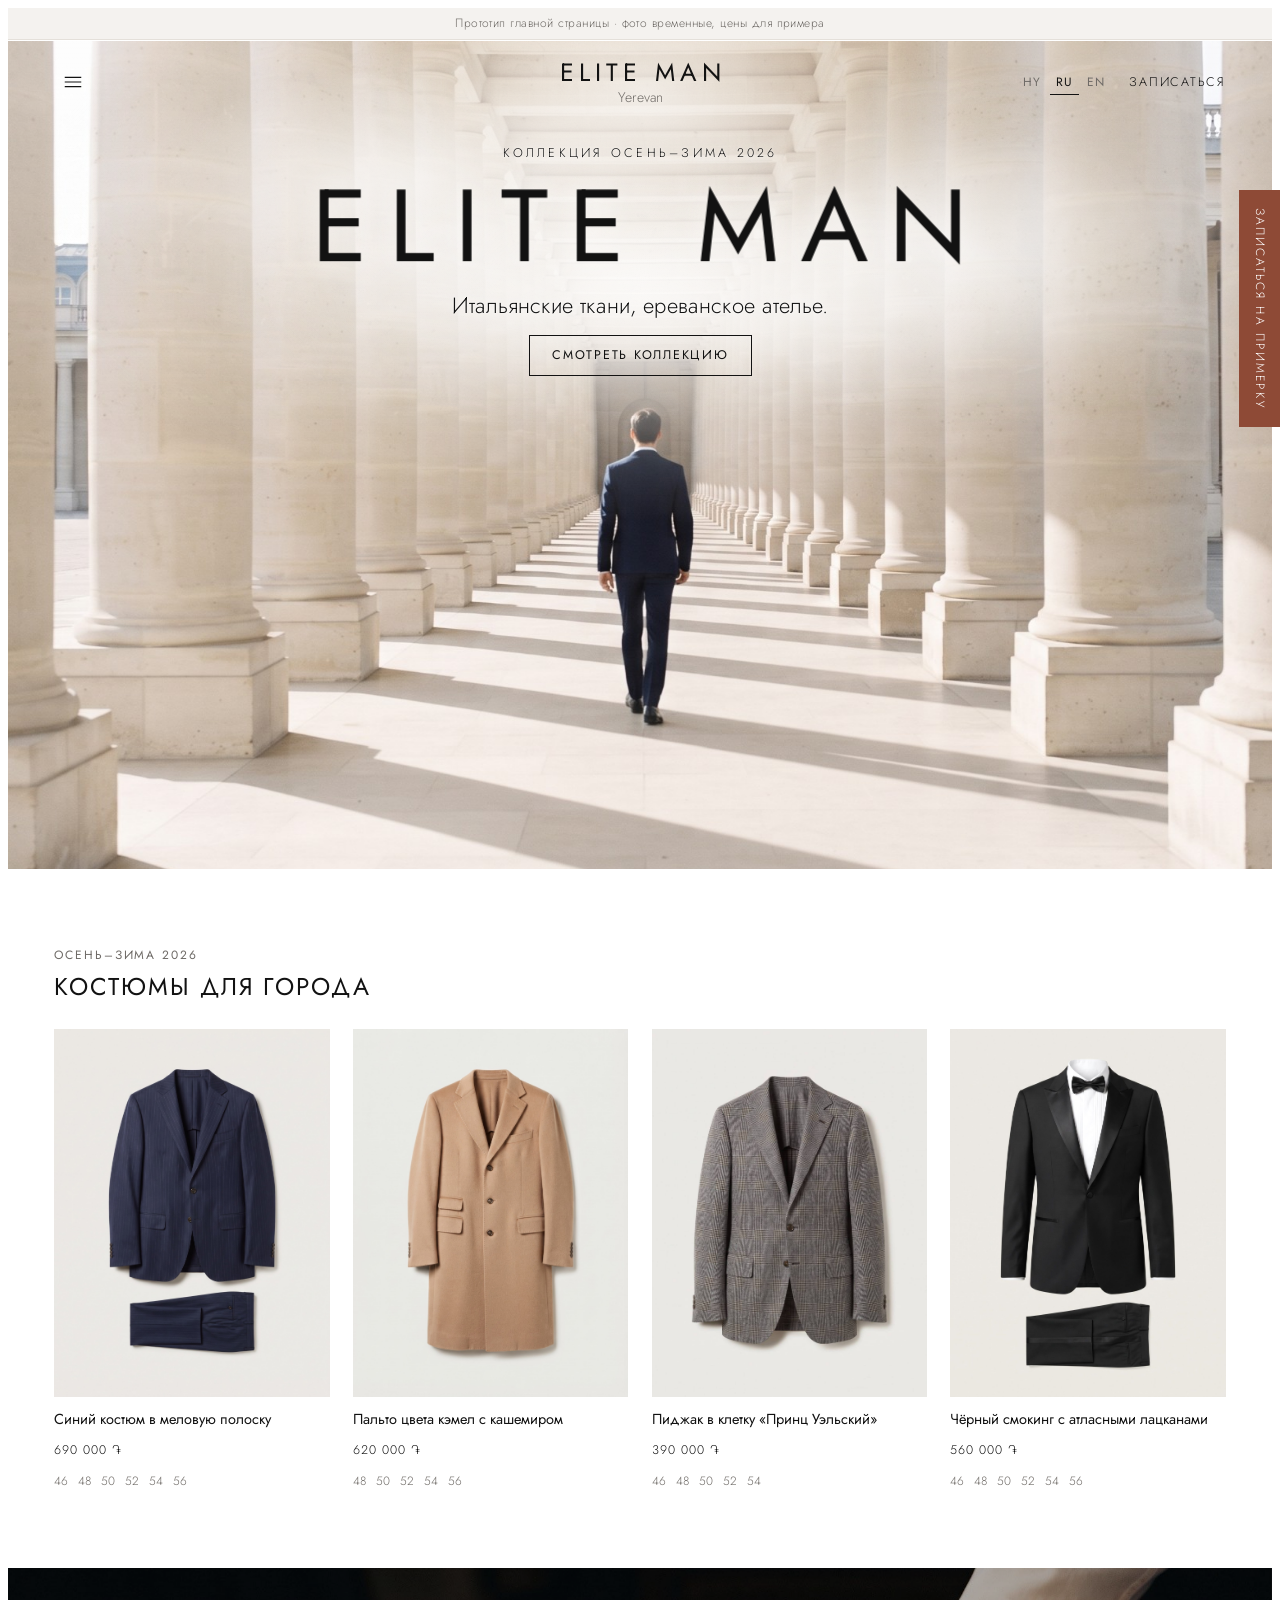
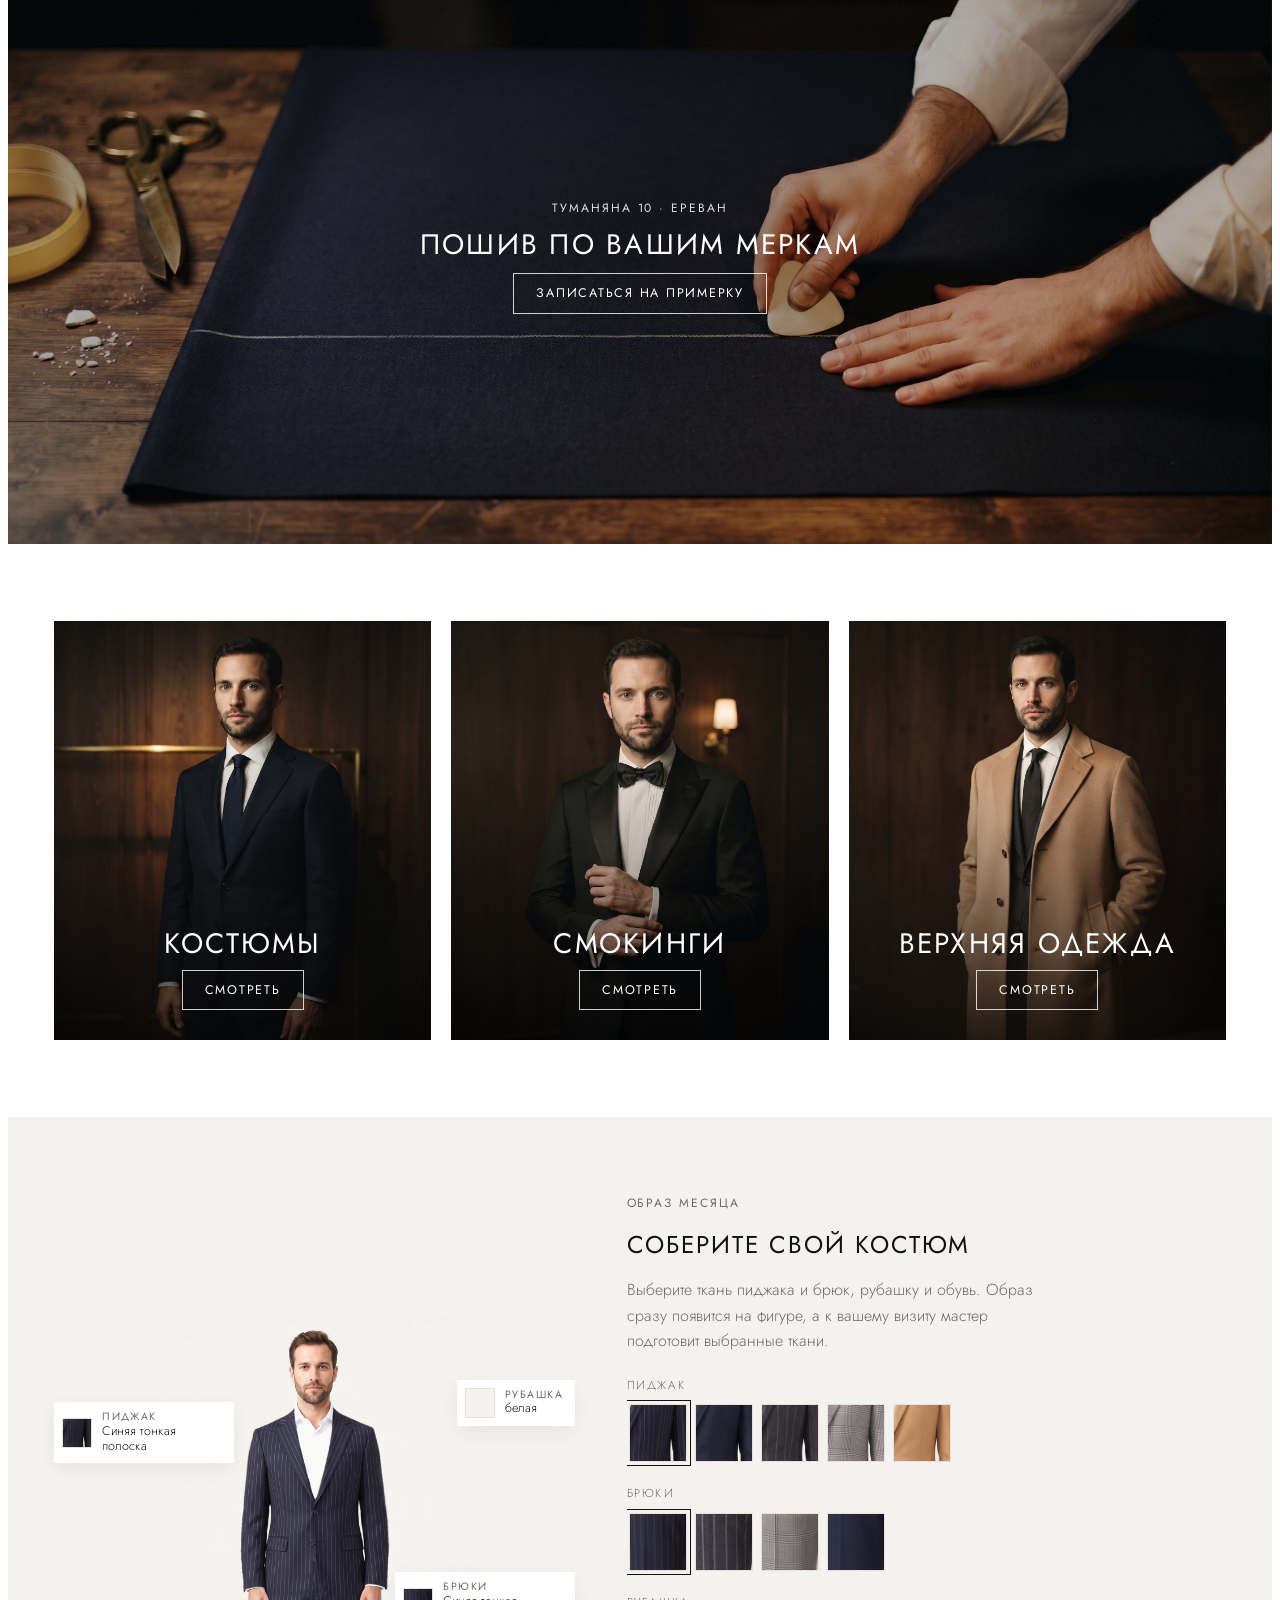
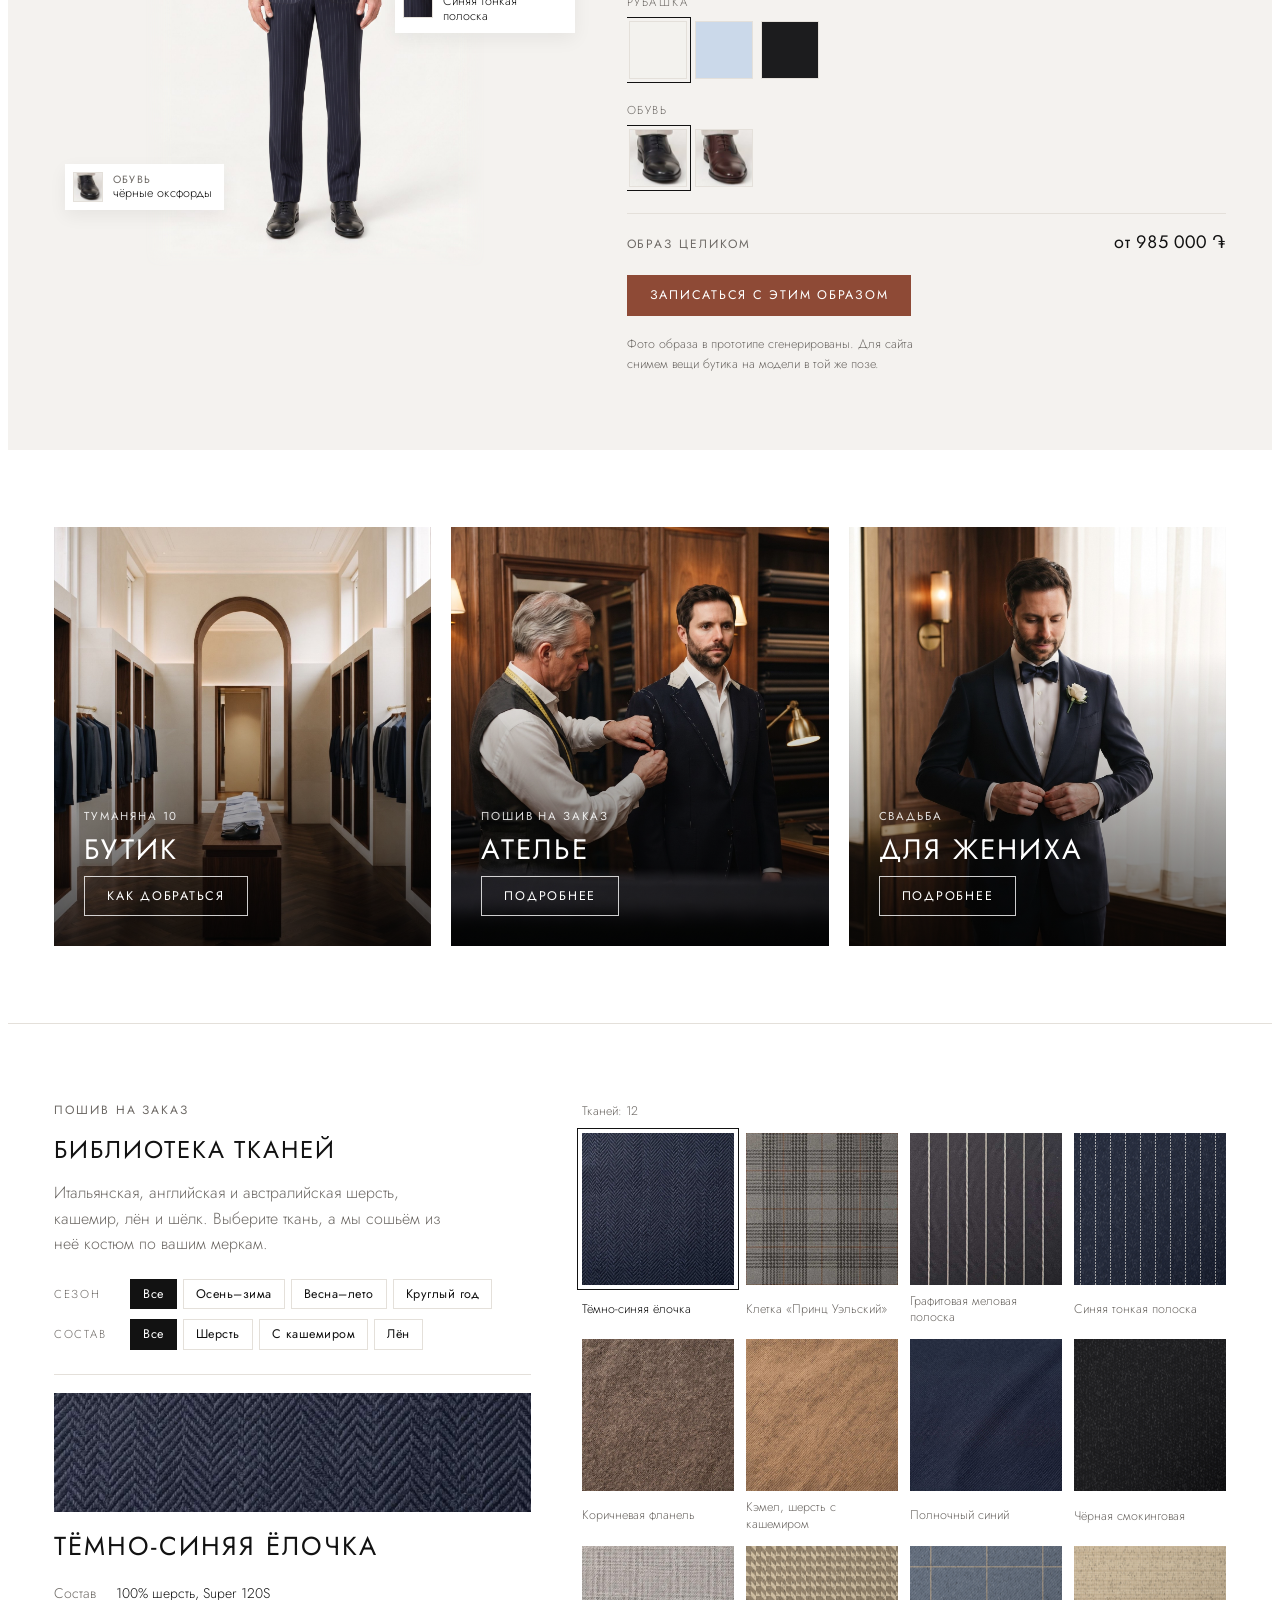
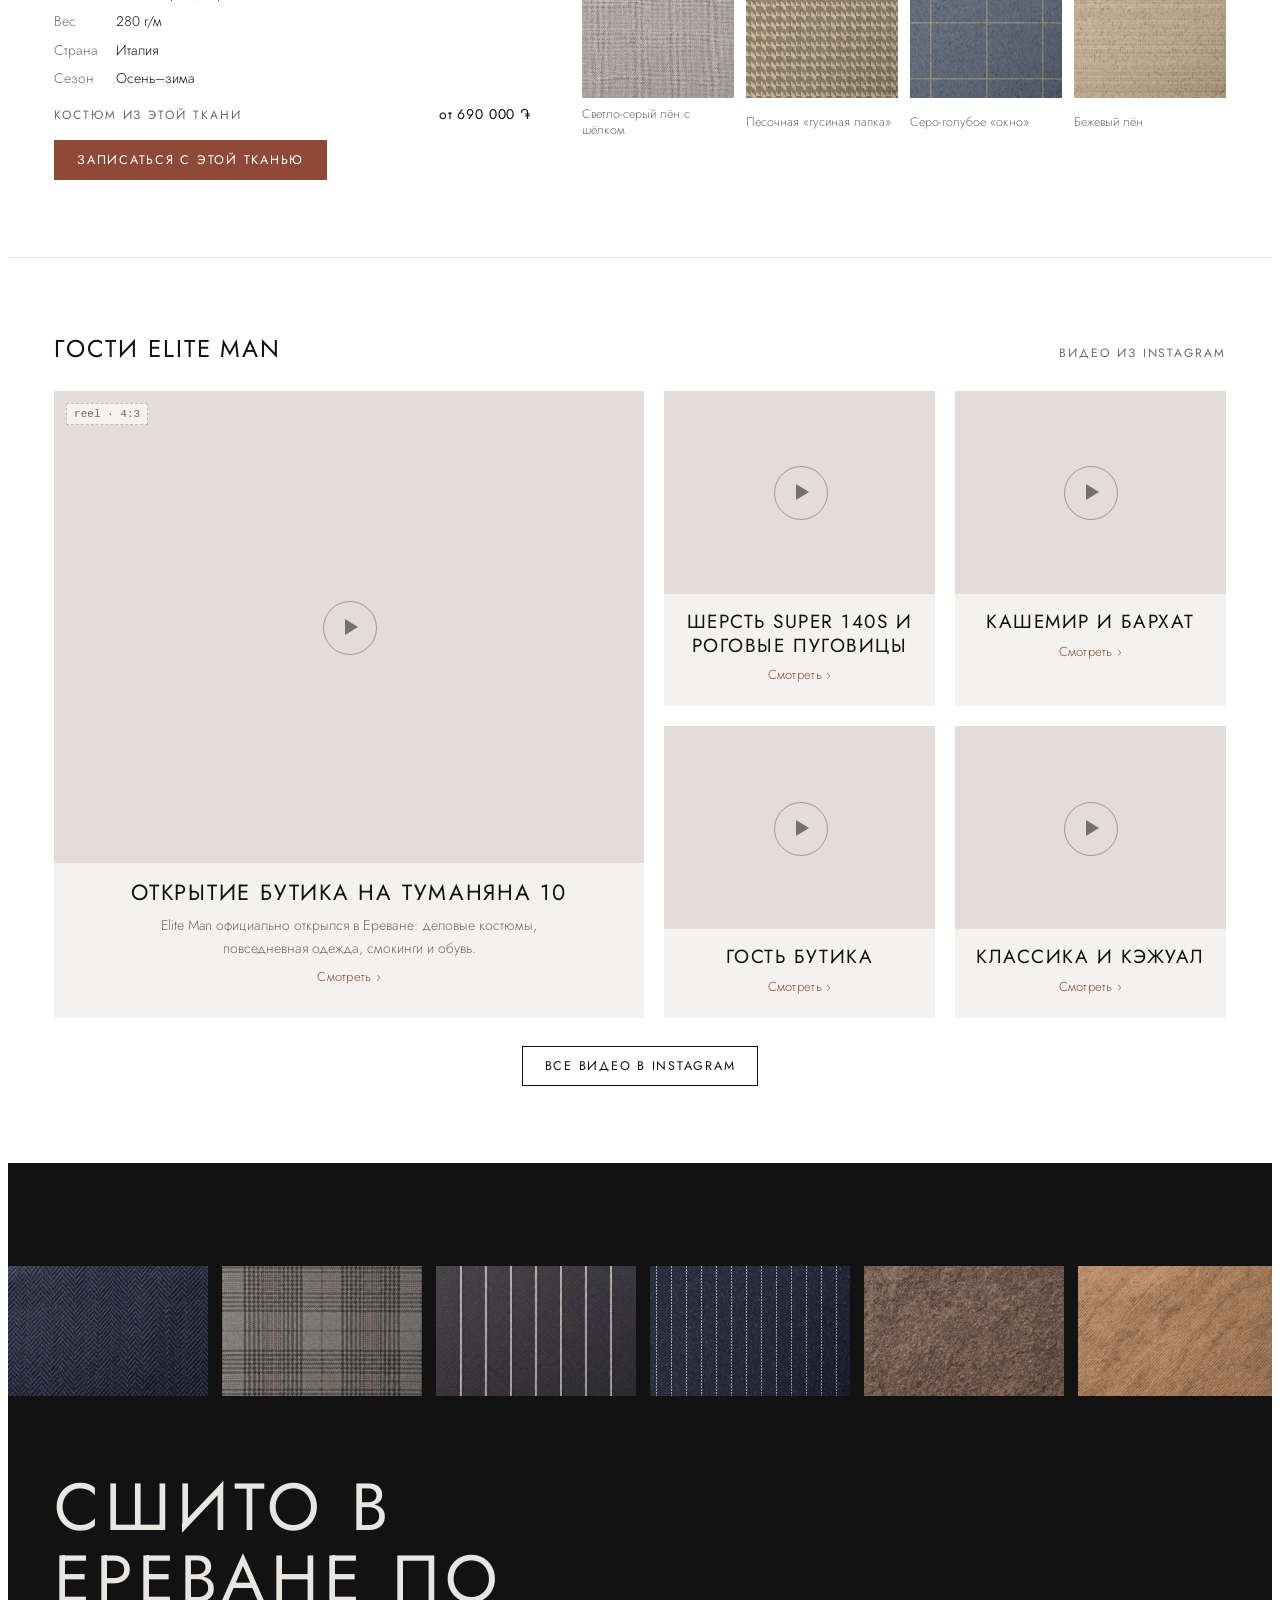
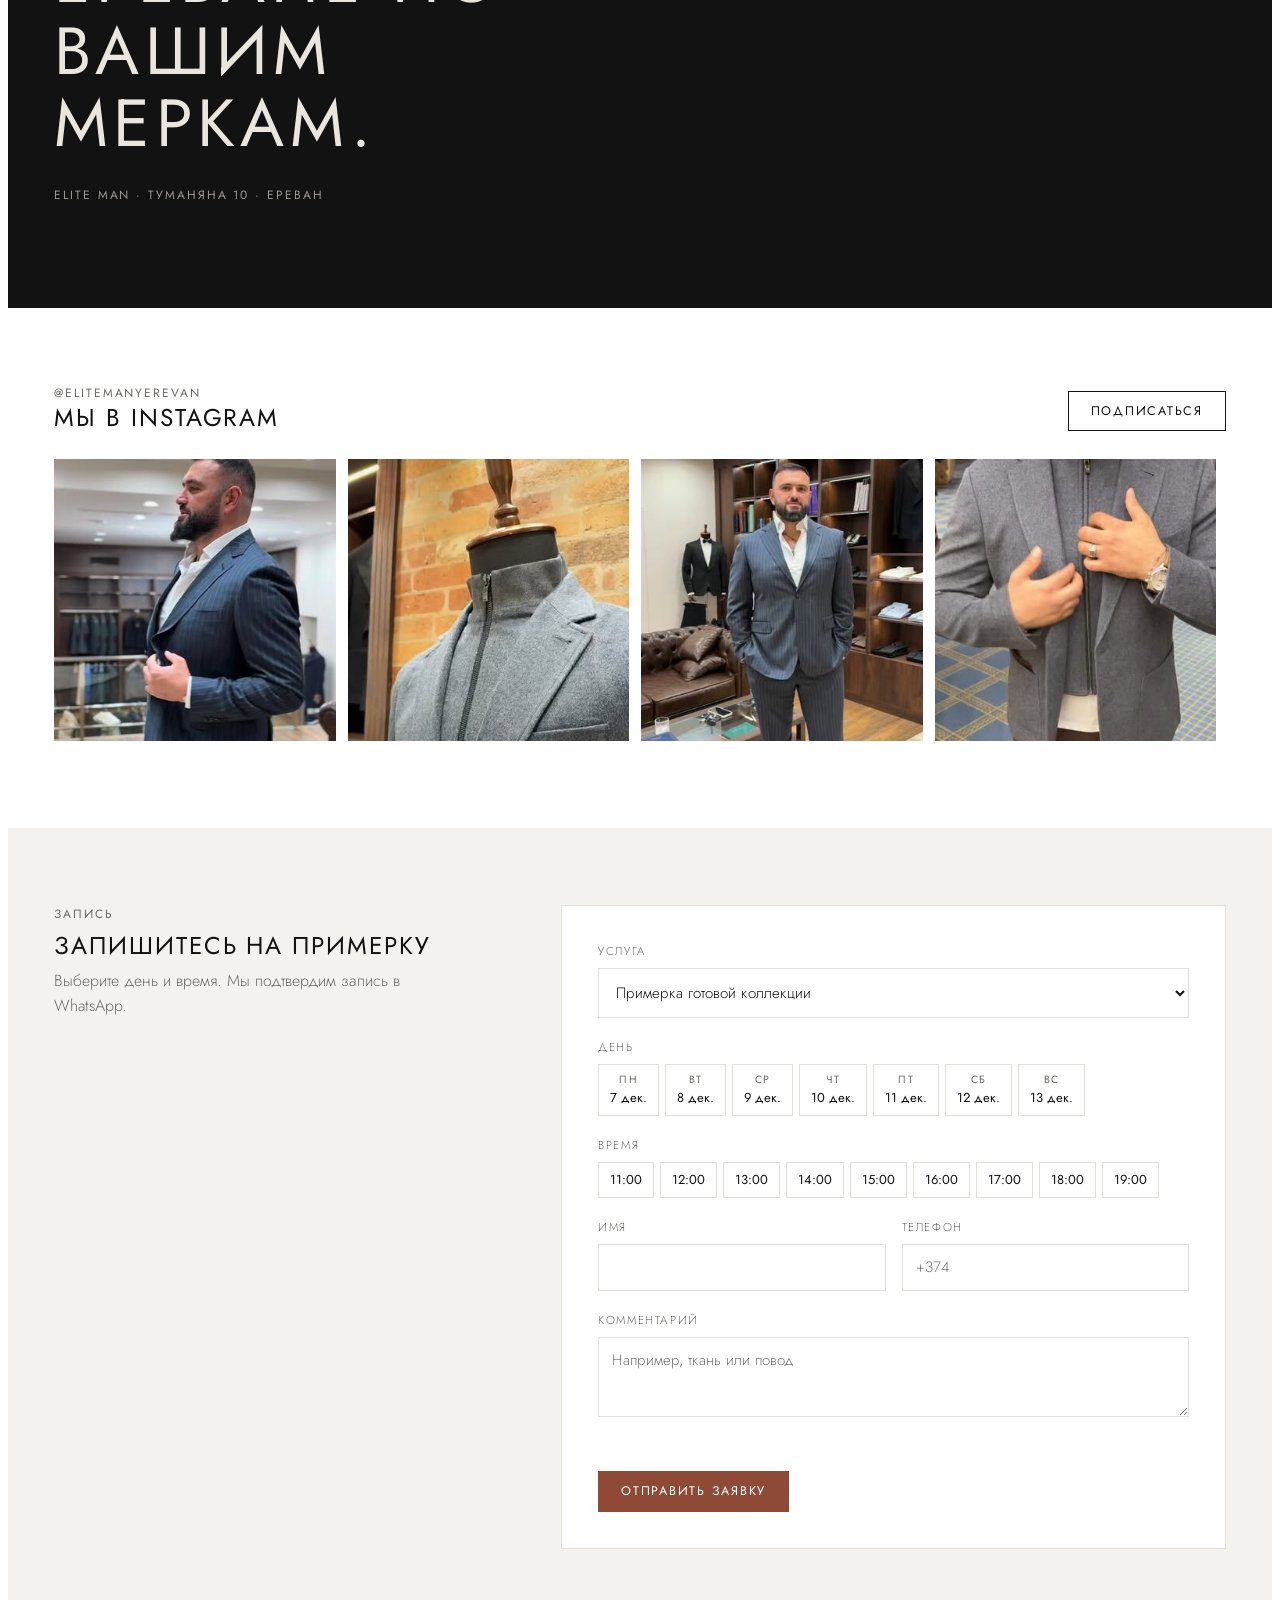
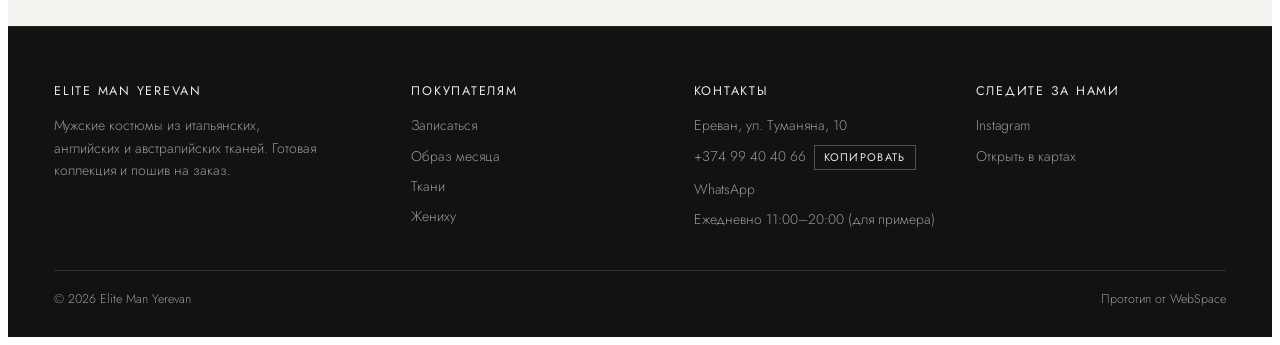
==== commit 643a002a: "Плавный первый экран: название едет вместе со страницей, без размытия в дымке, расчёты раз в кадр Co" ====
--- a/elite-man-home.html
+++ b/elite-man-home.html
@@ -102,28 +102,28 @@
 .hero { position: relative; margin-top: calc(-1 * var(--hh)); height: clamp(600px, 92vh, 880px); display: grid; place-items: start center; padding-block: 0; text-align: center; color: var(--ink); overflow: hidden; }
 .hero-media { position: absolute; inset: 0; }
 .hero-media .ph { position: absolute; inset: 0; }
-.hero-media .ph img { transform: scale(var(--hs, 1.06)); transform-origin: center; }
+.hero-media .ph img { transform: scale(1.06); transform-origin: center; will-change: transform; }
 .hero-media::after { content: ""; position: absolute; inset: 0; background: linear-gradient(180deg, #ffffff4d, #ffffff00 48%); pointer-events: none; }
-.hero-smoke { position: absolute; inset: 0; z-index: 1; pointer-events: none; overflow: hidden; transition: opacity .6s ease; }
+.hero-smoke { position: absolute; inset: 0; z-index: 1; pointer-events: none; overflow: hidden; will-change: opacity; }
 .hero-smoke::before { content: ""; position: absolute; left: 50%; top: -2%; width: min(1180px, 130%); height: 60%; transform: translateX(-50%);
-  background: radial-gradient(ellipse at center, #ffffffd1 0%, #ffffff9e 30%, #ffffff47 52%, #ffffff00 72%); filter: blur(8px); }
-.hero-smoke i { position: absolute; display: block; border-radius: 50%; background: radial-gradient(circle, #ffffffb3 0%, #ffffff59 35%, #ffffff00 68%); filter: blur(28px); animation: smoke 26s ease-in-out infinite alternate; will-change: transform, opacity; }
+  background: radial-gradient(closest-side, #ffffffd1 0%, #ffffffa6 30%, #ffffff5c 55%, #ffffff1f 78%, #ffffff00 100%); }
+/* soft edges come from the gradient itself: blur filters on big animated layers made scrolling stutter */
+.hero-smoke i { position: absolute; display: block; background: radial-gradient(closest-side, #ffffffa6 0%, #ffffff66 35%, #ffffff26 65%, #ffffff00 100%); animation: smoke 26s ease-in-out infinite alternate; will-change: transform, opacity; }
 .hero-smoke i:nth-child(1) { width: 58vw; height: 38vh; left: 2%; top: -4%; }
 .hero-smoke i:nth-child(2) { width: 54vw; height: 40vh; right: -4%; top: 4%; animation-duration: 31s; animation-delay: -9s; }
 .hero-smoke i:nth-child(3) { width: 66vw; height: 28vh; left: 17%; top: 16%; animation-duration: 23s; animation-delay: -15s; }
 .hero-smoke i:nth-child(4) { width: 44vw; height: 30vh; left: 28%; top: -10%; animation-duration: 35s; animation-delay: -4s; }
 @keyframes smoke { 0% { transform: translate3d(-7%, 2%, 0) scale(1); opacity: .6; } 50% { transform: translate3d(3%, -4%, 0) scale(1.1); opacity: .95; } 100% { transform: translate3d(8%, 3%, 0) scale(.96); opacity: .65; } }
 .hero-sub, .hero-line { text-shadow: 0 0 18px #ffffff, 0 0 2px #ffffffcc; }
-.hero-in.smooth { transition: opacity .55s cubic-bezier(.22,.61,.36,1), transform .6s cubic-bezier(.22,.61,.36,1); }
 .fly { text-shadow: 0 0 28px #ffffffb3; }
-.fly.smooth { transition: transform .6s cubic-bezier(.22,.61,.36,1); }
 .hero-in { position: relative; z-index: 2; display: grid; gap: 14px; justify-items: center; padding: calc(var(--hh) + 2vh) 16px 40px; will-change: transform, opacity; }
 .wordmark { font-family: var(--serif); font-weight: 400; font-size: clamp(34px, 8vw, 128px); line-height: .95; letter-spacing: 0.2em; padding-left: .2em; text-transform: uppercase; white-space: nowrap; }
 .wordmark span { display: inline-block; }
 .hero-sub { font-size: 12.5px; letter-spacing: 0.26em; text-transform: uppercase; color: var(--ink); }
 .hero-line { font-family: var(--serif); font-style: italic; font-size: clamp(18px, 1.8vw, 22px); color: var(--ink); }
 .has-fly .hero .wordmark { opacity: 0; }
-.fly { position: fixed; left: 0; top: 0; z-index: 50; margin: 0; display: block; width: max-content; color: var(--ink); pointer-events: none; transform-origin: center center; will-change: transform; }
+.has-fly.fly-done .hdr .logo b { opacity: 1; }
+.fly { position: absolute; left: 0; top: 0; z-index: 50; margin: 0; display: block; width: max-content; color: var(--ink); pointer-events: none; transform-origin: center center; will-change: transform; }
 .fly span, .intro .wordmark span { opacity: 0; transform: translateY(42%); filter: blur(6px); animation: letter 1s var(--ease) forwards; animation-delay: calc(var(--i) * 70ms + 150ms); }
 .intro .hero-after { opacity: 0; transform: translateY(14px); animation: up .9s var(--ease) forwards; animation-delay: 1.05s; }
 @keyframes letter { to { opacity: 1; transform: none; filter: none; } }
@@ -161,7 +161,7 @@
 /* Band with parallax */
 .band { position: relative; height: clamp(440px, 64vh, 640px); display: grid; place-items: center; text-align: center; color: #fff; padding: 0; overflow: hidden; }
 .band .ph { position: absolute; inset: -12% 0; }
-.band .ph img { transform: translateY(var(--py, 0)); }
+.band .ph img { will-change: transform; }
 .band::after { content: ""; position: absolute; inset: 0; background: radial-gradient(ellipse 36% 42% at 50% 50%, #00000047, #00000000 75%), #00000040; }
 .band-in { position: relative; z-index: 2; display: grid; gap: 12px; justify-items: center; padding: 16px; }
 .band .label { color: #ffffffd9; }
@@ -287,6 +287,7 @@
 .fld { display: grid; gap: 8px; }
 .fld > label, .fld > span { font-size: 11.5px; letter-spacing: 0.14em; text-transform: uppercase; color: var(--muted); }
 .fld input, .fld select, .fld textarea { font: 300 15px/1.4 var(--sans); color: var(--ink); background: var(--paper); border: 1px solid var(--line); border-radius: 0; padding: 12px 13px; width: 100%; }
+@media (pointer: coarse) { .fld input, .fld select, .fld textarea { font-size: 16px; } } /* iOS Safari zooms into fields under 16px */
 .fld textarea { min-height: 80px; resize: vertical; }
 .fld input:focus, .fld select:focus, .fld textarea:focus { outline: none; border-color: var(--ink); }
 .two { display: grid; grid-template-columns: repeat(2, minmax(0, 1fr)); gap: 16px; }
@@ -925,20 +926,32 @@
   var fly = document.getElementById("fly"), heroWord = hero.querySelector(".wordmark"), logoB = document.querySelector(".hdr .logo b"), hdr = document.getElementById("hdr");
   var flyStart = null, heroSmoke = document.getElementById("heroSmoke");
   function lerp(a, b, k) { return a + (b - a) * k; }
-  function easeIO(k) { return k < .5 ? 4 * k * k * k : 1 - Math.pow(-2 * k + 2, 3) / 2; }
+  var heroImg = heroMedia.querySelector("img"), ribbonH = 0, geo = null;
+  // All layout reads happen here (load, fonts, resize), never inside a scroll frame
   function measureFly() {
-    var hadSmooth = heroIn.classList.contains("smooth"); heroIn.classList.remove("smooth");
     var prev = heroIn.style.transform; heroIn.style.transform = "none";
     var r = heroWord.getBoundingClientRect(), y = window.scrollY;
-    heroIn.style.transform = prev; void heroIn.offsetWidth; if (hadSmooth) heroIn.classList.add("smooth");
-    flyStart = { cx: r.left + r.width / 2, cy: r.top + y + r.height / 2, fs: parseFloat(getComputedStyle(heroWord).fontSize) };
-  }
+    heroIn.style.transform = prev;
+    var lr = logoB.getBoundingClientRect(), hr = hdr.getBoundingClientRect(), stickTop = parseFloat(getComputedStyle(hdr).top) || 0;
+    flyStart = { cx: r.left + r.width / 2, cy: r.top + y + r.height / 2, fs: parseFloat(getComputedStyle(heroWord).fontSize),
+      lx: lr.left + lr.width / 2, ly: stickTop + (lr.top - hr.top) + lr.height / 2, tfs: parseFloat(getComputedStyle(logoB).fontSize) };
+    flyStart.d = Math.max(1, flyStart.cy - flyStart.ly);
+    var br = band.getBoundingClientRect(), sr = statement.getBoundingClientRect();
+    geo = { heroH: hero.offsetHeight, bandTop: br.top + y, bandH: br.height, stTop: sr.top + y, stH: sr.height };
+    lastP = -1;
+  }
+  /* The wordmark sits in the page (position: absolute), so the browser itself scrolls it: no lag on phones.
+     Script only shrinks it; it lands on the logo at exactly the logo size and hands over to the real logo. */
+  var lastP = -1;
   function flyFrame(y) {
     if (reduce || !flyStart) return;
-    var p = Math.min(1, Math.max(0, y / (hero.offsetHeight * 0.42))), e = easeIO(p);
-    var lr = logoB.getBoundingClientRect(), tfs = parseFloat(getComputedStyle(logoB).fontSize);
-    var cx = lerp(flyStart.cx, lr.left + lr.width / 2, e), cy = lerp(flyStart.cy, lr.top + lr.height / 2, e), sc = lerp(1, tfs / flyStart.fs, e);
-    fly.style.transform = "translate(" + cx.toFixed(1) + "px," + cy.toFixed(1) + "px) translate(-50%,-50%) scale(" + sc.toFixed(4) + ")";
+    var p = Math.min(1, Math.max(0, y / flyStart.d));
+    if (p === lastP) return; lastP = p;
+    var sc = lerp(1, flyStart.tfs / flyStart.fs, p), cx = lerp(flyStart.cx, flyStart.lx, p);
+    fly.style.transform = "translate(" + cx.toFixed(1) + "px," + flyStart.cy.toFixed(1) + "px) translate(-50%,-50%) scale(" + sc.toFixed(4) + ")";
+    var done = p >= 1;
+    document.documentElement.classList.toggle("fly-done", done);
+    fly.style.visibility = done ? "hidden" : "";
     hdr.classList.toggle("on-hero", p < 0.96);
     heroIn.style.opacity = String(Math.max(0, 1 - p * 1.6));
     heroSmoke.style.opacity = String(Math.max(0, 1 - p * 1.25));
@@ -949,23 +962,21 @@
   var band = document.getElementById("atelier"), bandImg = band.querySelector("img");
   var statement = document.getElementById("statement"), words = [];
   function onScroll() {
-    (function () {
-      if (reduce) return;
-      var vh = window.innerHeight, y = window.scrollY;
-      var hp = Math.min(1, Math.max(0, y / (hero.offsetHeight * 0.9)));
-      heroMedia.style.setProperty("--hs", (1.06 - hp * 0.06).toFixed(3));
-      flyFrame(y);
-      var br = band.getBoundingClientRect();
-      if (br.bottom > 0 && br.top < vh) { var bp = (br.top + br.height / 2 - vh / 2) / vh; bandImg.style.setProperty("--py", (bp * -60).toFixed(1) + "px"); }
-      var sr = statement.getBoundingClientRect();
-      if (sr.top < vh && sr.bottom > 0 && words.length) {
-        var sp = Math.min(1, Math.max(0, (vh * 0.85 - sr.top) / (sr.height * 0.75)));
-        var lit = sp * (words.length + 1);
-        words.forEach(function (w, i) { w.style.setProperty("--o", Math.min(1, Math.max(0.2, lit - i)).toFixed(2)); });
-      }
-    })();
-  }
-  window.addEventListener("scroll", onScroll, { passive: true });
+    if (reduce || !geo) return;
+    var vh = window.innerHeight, y = window.scrollY;
+    flyFrame(y);
+    if (y < geo.heroH) heroImg.style.transform = "scale(" + (1.06 - Math.min(1, y / (geo.heroH * 0.9)) * 0.06).toFixed(4) + ")";
+    var bt = geo.bandTop - y;
+    if (bt + geo.bandH > 0 && bt < vh) bandImg.style.transform = "translateY(" + (((bt + geo.bandH / 2 - vh / 2) / vh) * -60).toFixed(1) + "px)";
+    var st = geo.stTop - y;
+    if (st < vh && st + geo.stH > 0 && words.length) {
+      var lit = Math.min(1, Math.max(0, (vh * 0.85 - st) / (geo.stH * 0.75))) * (words.length + 1);
+      words.forEach(function (w, i) { w.style.setProperty("--o", Math.min(1, Math.max(0.2, lit - i)).toFixed(2)); });
+    }
+  }
+  var ticking = false;
+  window.addEventListener("scroll", function () { if (!ticking) { ticking = true; requestAnimationFrame(function () { ticking = false; onScroll(); }); } }, { passive: true });
+  window.addEventListener("load", function () { measureFly(); onScroll(); });
   function renderWords() {
     var p = document.getElementById("bigWords"); p.innerHTML = "";
     words = t("st_words").split(" ").map(function (w) { var s = document.createElement("span"); s.textContent = w + " "; p.appendChild(s); return s; });
@@ -1372,7 +1383,6 @@
 
   applyLang(); renderMarquee(); renderIG(); measureFly(); onScroll();
   /* Smooth follow: turn on transitions only after the first placement, so the logo does not slide in from a corner */
-  setTimeout(function () { if (!reduce) { fly.classList.add("smooth"); heroIn.classList.add("smooth"); } }, 120);
   if (document.fonts && document.fonts.ready) document.fonts.ready.then(function () { measureFly(); onScroll(); });
   var rt; window.addEventListener("resize", function () { clearTimeout(rt); rt = setTimeout(function () { renderSwatches(false); renderMarquee(); measureFly(); onScroll(); }, 150); });
 })();
